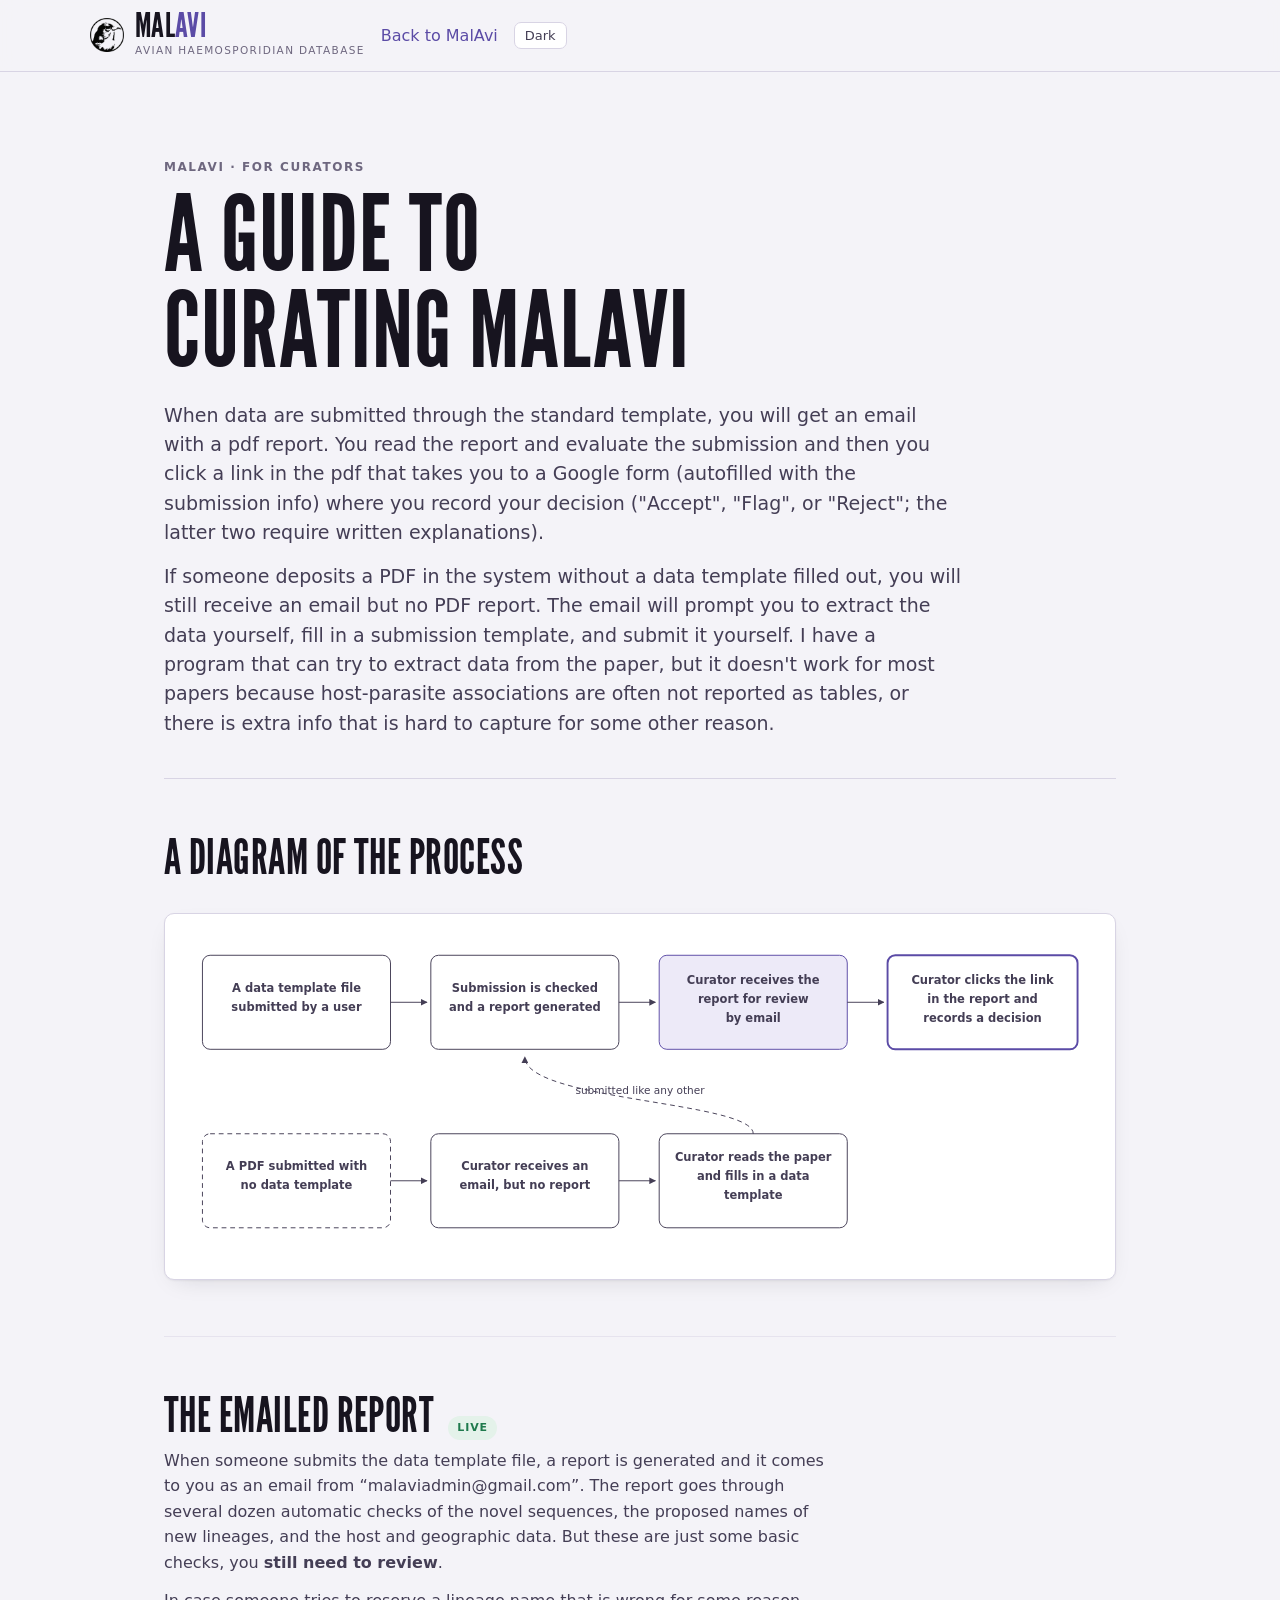
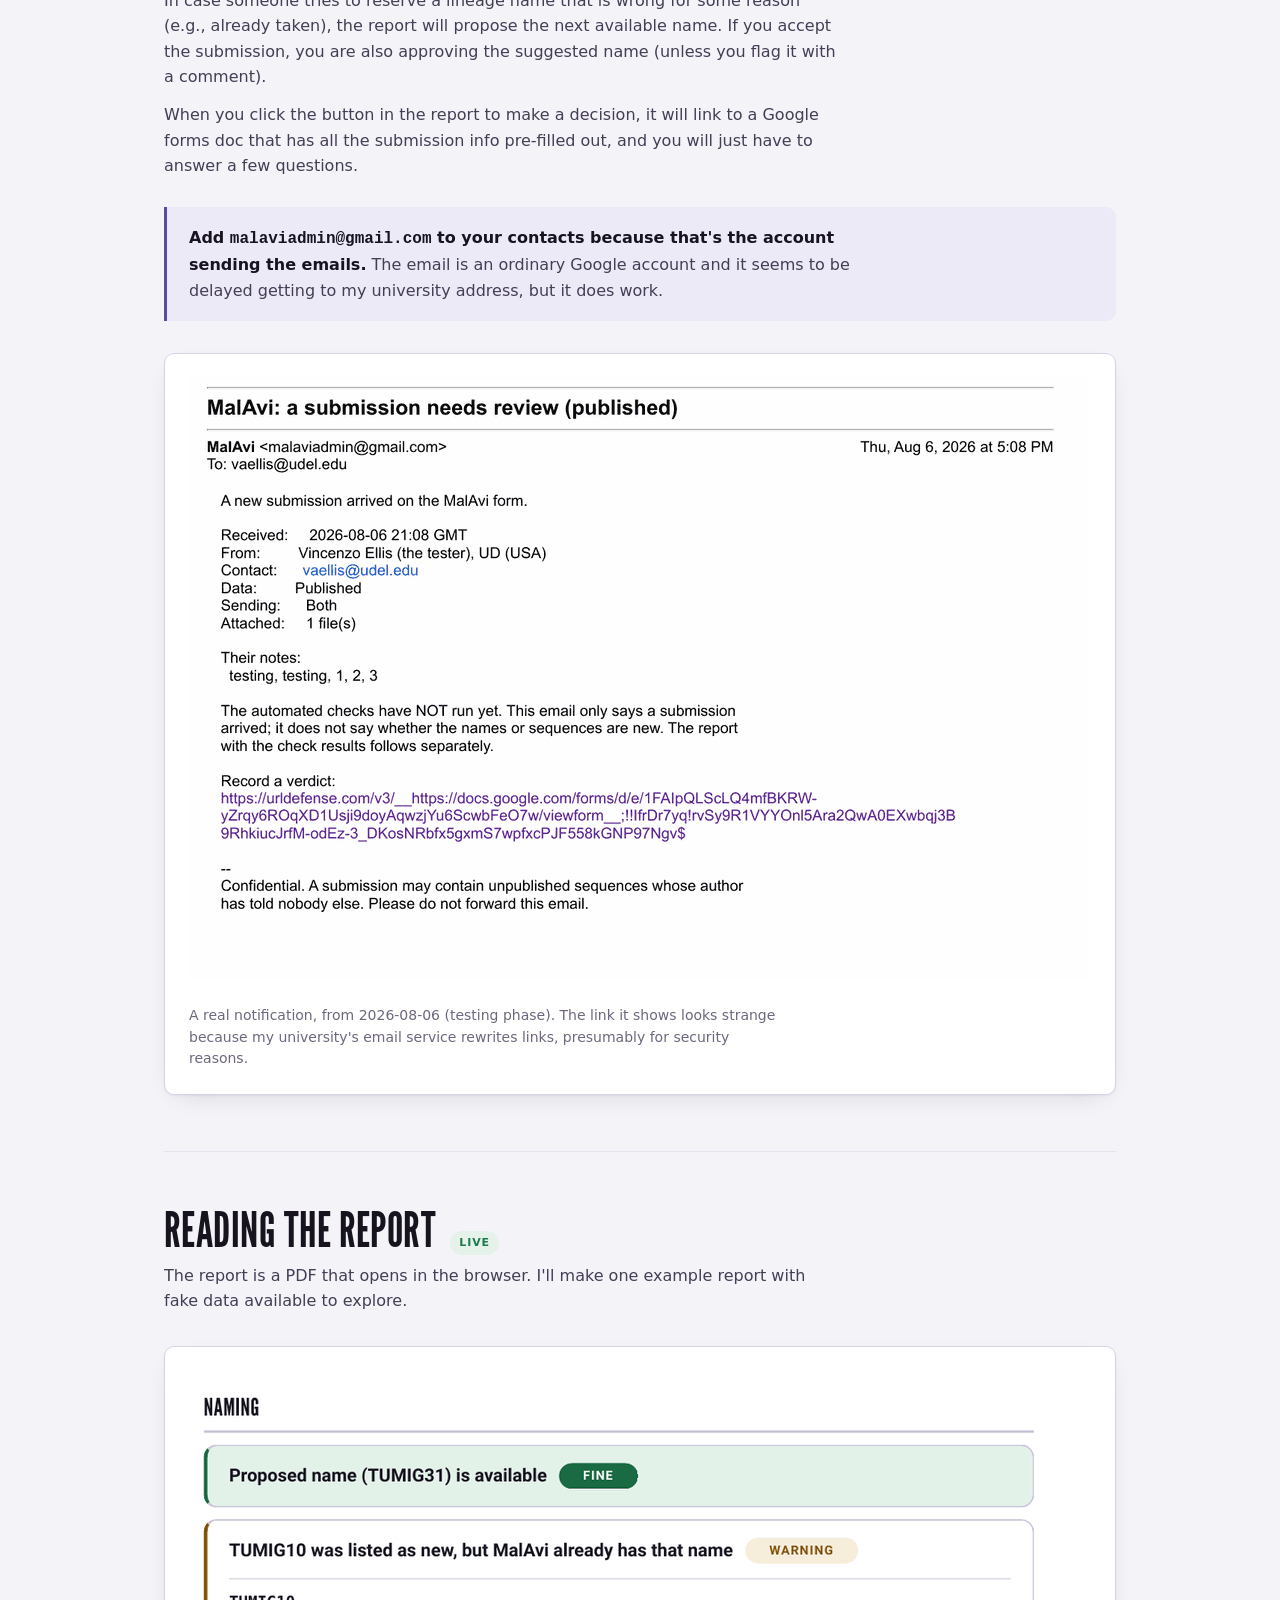
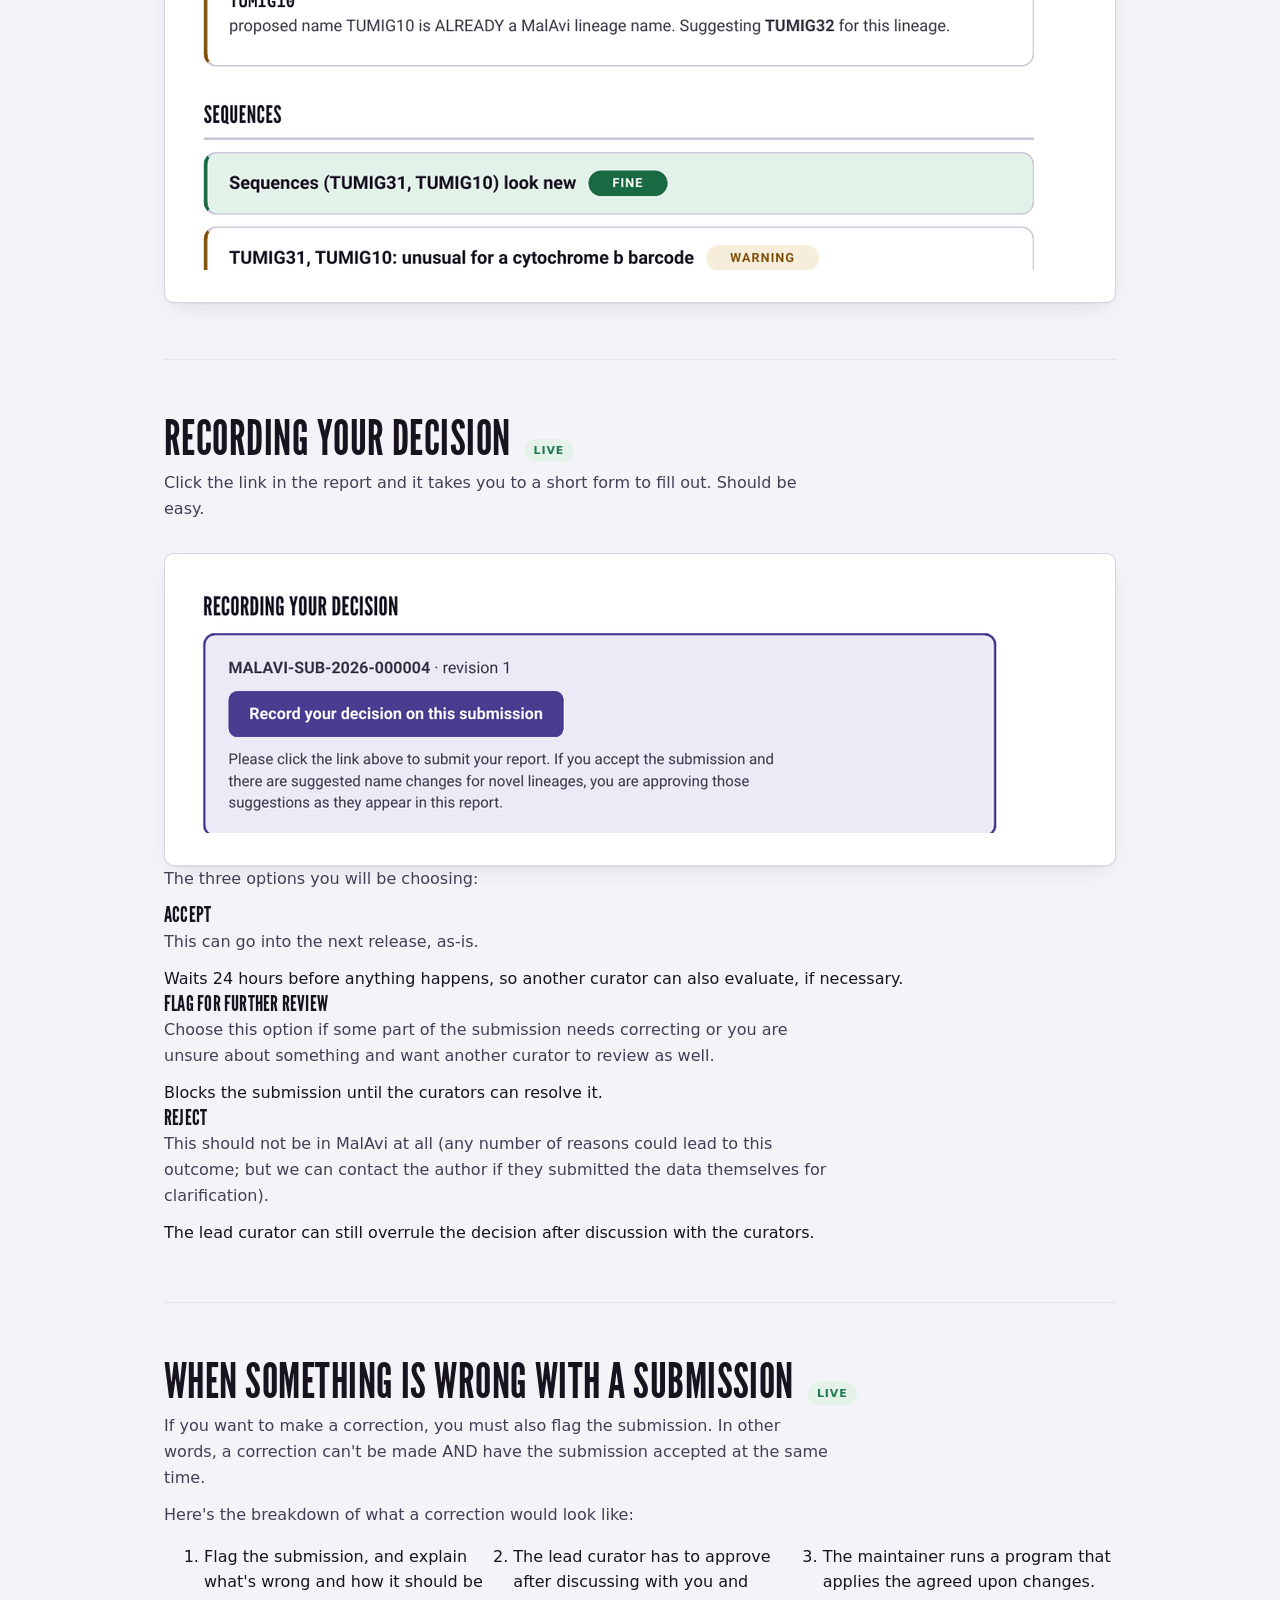
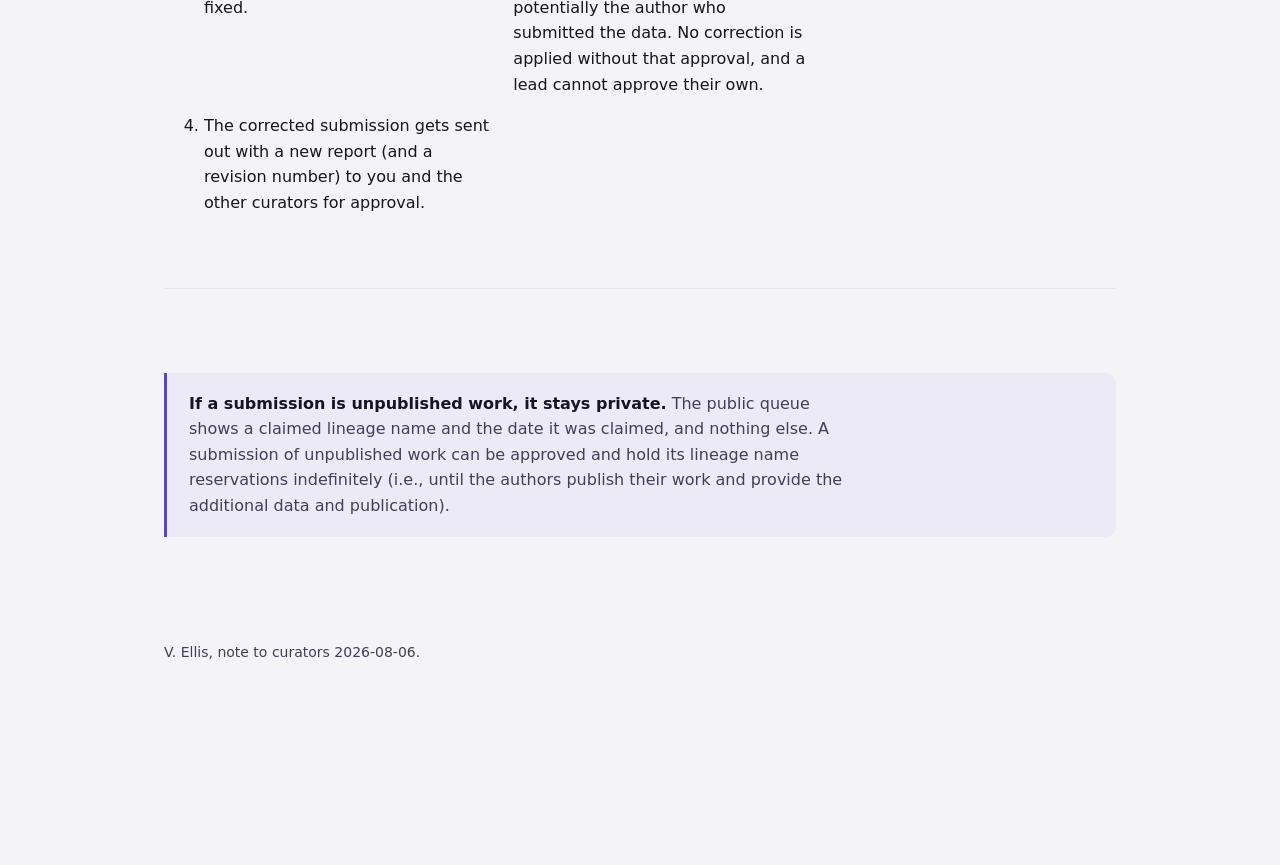
==== curating.html @ 25eaf644 "Update site" ====
<!DOCTYPE html>
<html lang="en">
<head>
<meta charset="utf-8">
<meta name="viewport" content="width=device-width, initial-scale=1">
<title>A guide to curating MalAvi</title>
<meta name="description" content="What a MalAvi curator is asked to do, and how to do it.">
<link rel="icon" href="assets/img/favicon.ico">
<link rel="stylesheet" href="assets/css/malavi.css">
<style>
/* ==== GUIDE ==== shared by both outputs.
   Every rule is scoped under .guide, because the site stylesheet already owns
   .card, .eyebrow and .pill with different values and an unscoped rule here
   would quietly fight it. */
.guide{max-width:1000px; margin:0 auto; padding:0 24px 96px; --measure:66ch}
.guide *{box-sizing:border-box}
.guide h1,.guide h2,.guide h3{
  font-family:"League Gothic",Impact,"Haettenschweiler",sans-serif;
  font-weight:400; text-transform:uppercase; letter-spacing:.01em;
  text-wrap:balance; margin:0}
.guide h1{font-size:clamp(52px,9vw,104px); line-height:.92}
.guide h2{font-size:clamp(30px,4.4vw,46px); line-height:1}
.guide h3{font-size:22px; line-height:1.15}
.guide p{max-width:var(--measure)}
.guide a{color:var(--accent)}
.guide .eyebrow{font-size:12px; letter-spacing:.13em; text-transform:uppercase;
  color:var(--ink-3); font-weight:600; margin:0 0 10px}
.guide header.hero{padding:56px 0 40px; border-bottom:1px solid var(--rule)}
.guide header.hero .lede{margin-top:22px; display:flex; flex-direction:column; gap:14px}
.guide header.hero .lede p{font-size:19px; line-height:1.55; color:var(--ink-2); margin:0}
.guide section{padding:56px 0; border-bottom:1px solid var(--rule-soft)}
.guide section:last-of-type{border-bottom:0}
.guide .sec-head{display:flex; align-items:baseline; gap:14px; flex-wrap:wrap;
  margin-bottom:8px}
.guide figure{margin:32px 0 0; background:var(--surface); border:1px solid var(--rule);
  border-radius:var(--radius); padding:24px; box-shadow:var(--shadow); overflow-x:auto}
.guide figure svg{display:block; max-width:100%; height:auto; margin:0 auto;
  color:var(--ink-2)}
.guide figcaption{margin-top:18px; font-size:14px; line-height:1.55; color:var(--ink-3);
  max-width:var(--measure)}
.guide .grid{display:grid; gap:16px; margin-top:28px}
@media(min-width:720px){ .guide .grid.four{grid-template-columns:repeat(2,1fr)} }
@media(min-width:960px){ .guide .grid.four{grid-template-columns:repeat(4,1fr)} }
.guide .card{background:var(--surface); border:1px solid var(--rule);
  border-radius:var(--radius); padding:20px 22px}
.guide .card h3{margin-bottom:8px}
.guide .card p{font-size:15px; color:var(--ink-2); margin:0}
.guide .card .needs{margin-top:14px; padding-top:12px; border-top:1px solid var(--rule-soft);
  font-size:13px; color:var(--ink-3)}
.guide .pill{display:inline-flex; align-items:center; gap:6px; font-size:11px;
  font-weight:700; letter-spacing:.08em; text-transform:uppercase; padding:3px 9px;
  border-radius:999px; white-space:nowrap}
.guide .pill.live{background:var(--ok-wash); color:var(--ok)}
.guide .pill.soon{background:var(--warn-wash); color:var(--warn)}
.guide .note{margin-top:28px; border-left:3px solid var(--accent);
  background:var(--accent-wash); padding:18px 22px;
  border-radius:0 var(--radius) var(--radius) 0}
.guide .note p{margin:0; color:var(--ink-2)}
.guide .note strong{color:var(--ink)}
.guide footer{padding:48px 0 0; color:var(--ink-3); font-size:14px}

/* The site page keeps the guide off the masthead's toes. */
.guide{padding-top:8px}
.guide header.hero{padding-top:40px}
</style>
</head>
<body>
<header class="masthead">
  <div class="masthead-inner">
    <a href="index.html" style="text-decoration:none; color:inherit">
      <div class="brand" id="brandHome">
      <img src="[data-uri]" alt="">
      <div>
        <div class="wordmark display">Mal<span class="lo">Avi</span></div>
        <div class="brand-sub">Avian haemosporidian database</div>
      </div></div>
    </a>
    <nav class="primary">
      <a href="index.html" style="text-decoration:none">Back to MalAvi</a>
    </nav>
    <button class="theme-toggle" id="themeBtn" type="button">Dark</button>
  </div>
</header>

<main>

<div class="guide">

<header class="hero">
  <p class="eyebrow">MalAvi &middot; for curators</p>
  <h1>A guide to<br>curating MalAvi</h1>
  <div class="lede">
    <p>When data are submitted through the standard template, you will get an email with a pdf report. You read the report and evaluate the submission and then you click a link in the pdf that takes you to a Google form (autofilled with the submission info) where you record your decision ("Accept", "Flag", or "Reject"; the latter two require written explanations).</p>
    <p>If someone deposits a PDF in the system without a data template filled out, you will still receive an email but no PDF report. The email will prompt you to extract the data yourself, fill in a submission template, and submit it yourself. I have a program that can try to extract data from the paper, but it doesn't work for most papers because host-parasite associations are often not reported as tables, or there is extra info that is hard to capture for some other reason.</p>
  </div>
</header>

<section>
  <div class="sec-head"><h2>A diagram of the process</h2></div>

  <figure>
    <svg viewBox="0 0 940 330" role="img"
         aria-label="Two ways in. A data template is checked and a report generated, which the curator receives by email and acts on. A PDF with no template also emails the curator, who extracts the data and submits it as a new template.">
      <defs>
        <marker id="c1" viewBox="0 0 10 10" refX="9" refY="5" markerWidth="7"
                markerHeight="7" orient="auto-start-reverse">
          <path d="M0,0 L10,5 L0,10 z" fill="currentColor"/>
        </marker>
      </defs>
      <g font-size="12" fill="currentColor" stroke="none">

        <rect x="14" y="18" width="196" height="98" rx="8" fill="none" stroke="currentColor"/>
        <text x="112" y="56" text-anchor="middle" font-weight="700">A data template file</text>
        <text x="112" y="76" text-anchor="middle" font-weight="700">submitted by a user</text>

        <line x1="210" y1="67" x2="248" y2="67" stroke="currentColor" marker-end="url(#c1)"/>

        <rect x="252" y="18" width="196" height="98" rx="8" fill="none" stroke="currentColor"/>
        <text x="350" y="56" text-anchor="middle" font-weight="700">Submission is checked</text>
        <text x="350" y="76" text-anchor="middle" font-weight="700">and a report generated</text>

        <line x1="448" y1="67" x2="486" y2="67" stroke="currentColor" marker-end="url(#c1)"/>

        <rect x="490" y="18" width="196" height="98" rx="8"
              fill="var(--accent-wash)" stroke="var(--accent)"/>
        <text x="588" y="48" text-anchor="middle" font-weight="700">Curator receives the</text>
        <text x="588" y="68" text-anchor="middle" font-weight="700">report for review</text>
        <text x="588" y="88" text-anchor="middle" font-weight="700">by email</text>

        <line x1="686" y1="67" x2="724" y2="67" stroke="currentColor" marker-end="url(#c1)"/>

        <rect x="728" y="18" width="198" height="98" rx="8"
              fill="none" stroke="var(--accent)" stroke-width="2"/>
        <text x="827" y="48" text-anchor="middle" font-weight="700">Curator clicks the link</text>
        <text x="827" y="68" text-anchor="middle" font-weight="700">in the report and</text>
        <text x="827" y="88" text-anchor="middle" font-weight="700">records a decision</text>

        <!-- The second way in: a paper with no template. -->
        <rect x="14" y="204" width="196" height="98" rx="8" fill="none"
              stroke="currentColor" stroke-dasharray="5 4"/>
        <text x="112" y="242" text-anchor="middle" font-weight="700">A PDF submitted with</text>
        <text x="112" y="262" text-anchor="middle" font-weight="700">no data template</text>

        <line x1="210" y1="253" x2="248" y2="253" stroke="currentColor" marker-end="url(#c1)"/>

        <rect x="252" y="204" width="196" height="98" rx="8" fill="none" stroke="currentColor"/>
        <text x="350" y="242" text-anchor="middle" font-weight="700">Curator receives an</text>
        <text x="350" y="262" text-anchor="middle" font-weight="700">email, but no report</text>

        <line x1="448" y1="253" x2="486" y2="253" stroke="currentColor" marker-end="url(#c1)"/>

        <rect x="490" y="204" width="196" height="98" rx="8" fill="none" stroke="currentColor"/>
        <text x="588" y="232" text-anchor="middle" font-weight="700">Curator reads the paper</text>
        <text x="588" y="252" text-anchor="middle" font-weight="700">and fills in a data</text>
        <text x="588" y="272" text-anchor="middle" font-weight="700">template</text>

        <!-- and it rejoins the top row as an ordinary submission -->
        <path d="M588,204 C588,170 350,170 350,124" fill="none" stroke="currentColor"
              stroke-dasharray="5 4" marker-end="url(#c1)"/>
        <text x="470" y="163" text-anchor="middle" font-size="11">submitted like any other</text>
      </g>
    </svg>

  </figure>
</section>

<section>
  <div class="sec-head"><h2>The emailed report</h2>
    <span class="pill live">Live</span></div>
  <p>
    When someone submits the data template file, a report is generated and it comes to you
    as an email from &ldquo;malaviadmin@gmail.com&rdquo;. The report goes through several
    dozen automatic checks of the novel sequences, the proposed names of new lineages, and
    the host and geographic data. But these are just some basic checks, you
    <strong>still need to review</strong>.
  </p>
  <p>
    In case someone tries to reserve a lineage name that is wrong for some reason (e.g.,
    already taken), the report will propose the next available name. If you accept the
    submission, you are also approving the suggested name (unless you flag it with a
    comment).
  </p>
  <p>
    When you click the button in the report to make a decision, it will link to a Google
    forms doc that has all the submission info pre-filled out, and you will just have to
    answer a few questions.
  </p>

  <div class="note">
    <p><strong>Add <code>malaviadmin@gmail.com</code> to your contacts because that's the account sending the emails.</strong> The email is an ordinary Google account and it seems to be delayed getting to my university address, but it does work.</p>
  </div>

  <figure class="screenshot">
    <img src="[data-uri]" alt="The MalAvi notification
      email: who submitted, their institution and country, whether the data is published,
      what they are sending, how many files, their notes, a statement that the automated
      checks have not run yet, and a link to record a verdict.">
    <figcaption>
      A real notification, from 2026-08-06 (testing phase). The link it shows looks strange because my university's email service rewrites links, presumably for security reasons.
    </figcaption>
  </figure>
</section>

<section>
  <div class="sec-head"><h2>Reading the report</h2>
    <span class="pill live">Live</span></div>
  <p>
    The report is a PDF that opens in the browser. I'll make one example report with fake data available to explore.
  </p>

  <figure class="screenshot">
    <img src="[data-uri]" alt="Four checks from a real report.
      Two are marked blocking: a proposed name that MalAvi already has, and a sequence
      identical to an existing lineage. One is a warning about sequence quality. One is
      information about host and geography.">
  </figure>
</section>

<section>
  <div class="sec-head"><h2>Recording your decision</h2>
    <span class="pill live">Live</span></div>
  <p>
    Click the link in the report and it takes you to a short form to fill out. Should be easy.
  </p>

  
  <figure class="screenshot">
    <img src="[data-uri]" alt="The verdict block at the top
      of a report: the submission identifier and revision number, and a button reading
      Record your verdict on this submission.">
  </figure>

  <p>The three options you will be choosing:</p>

  <div class="verdict-row">
    <div class="vcard ok">
      <h3>Accept</h3>
      <p>This can go into the next release, as-is.</p>
      <div class="after">Waits 24 hours before anything happens, so another curator can also evaluate, if necessary.</div>
    </div>
    <div class="vcard warn">
      <h3>Flag for further review</h3>
      <p>Choose this option if some part of the submission needs correcting or you
        are unsure about something and want another curator to review as well.</p>
      <div class="after">Blocks the submission until the curators can resolve it.</div>
    </div>
    <div class="vcard stop">
      <h3>Reject</h3>
      <p>This should not be in MalAvi at all (any number of reasons could lead to this outcome; but we can contact the author if they submitted the data themselves for clarification).</p>
      <div class="after">The lead curator can still overrule the decision after discussion with the curators.</div>
    </div>
  </div>

</section>

<section>
  <div class="sec-head"><h2>When something is wrong with a submission</h2>
    <span class="pill live">Live</span></div>
  <p>
    If you want to make a correction, you must also flag the submission. In other words, a
    correction can't be made AND have the submission accepted at the same time.
  </p>

  <p>Here's the breakdown of what a correction would look like:</p>

  <ol class="steps">
    <li>Flag the submission, and explain what's wrong and how it should be fixed.</li>
    <li>The lead curator has to approve after discussing with you and potentially the
      author who submitted the data. No correction is applied without that approval, and a
      lead cannot approve their own.</li>
    <li>The maintainer runs a program that applies the agreed upon changes.</li>
    <li>The corrected submission gets sent out with a new report (and a revision number) to
      you and the other curators for approval.</li>
  </ol>

</section>

<section>
  <div class="note">
    <p><strong>If a submission is unpublished work, it stays private.</strong> The public
    queue shows a claimed lineage name and the date it was claimed, and nothing else. A submission of unpublished work can be
    approved and hold its lineage name reservations indefinitely (i.e., until the authors
    publish their work and provide the additional data and publication).</p>
  </div>
</section>

<footer>
  <p>V. Ellis, note to curators 2026-08-06.</p>
</footer>

</div>

</main>

<script>
/* The site's malavi.js drives the single-page app and expects elements this page does not
   have, so it is not loaded here. This is only the theme toggle, matching its behaviour so
   a reader's choice looks the same on both pages. */
(function () {
  var root = document.documentElement, btn = document.getElementById("themeBtn");
  function dark() {
    var set = root.getAttribute("data-theme");
    if (set) return set === "dark";
    return window.matchMedia("(prefers-color-scheme: dark)").matches;
  }
  btn.addEventListener("click", function () {
    root.setAttribute("data-theme", dark() ? "light" : "dark");
    btn.textContent = dark() ? "Light" : "Dark";
  });
  btn.textContent = dark() ? "Light" : "Dark";
})();
</script>
</body>
</html>
---- assets/css/malavi.css ----
/* =============================================================================
 * malavi.css: the MalAvi site's styles.
 *
 * Split out of the original single-file design preview. Colors are defined once
 * as custom properties on :root and consumed only through those tokens, so the
 * light/dark toggle can override in both directions. The three parasite-genus
 * colors are Okabe-Ito (colorblind-safe) with a five-step sequential ramp each
 * for the choropleths.
 * ============================================================================= */

/* League Gothic, recovered from the original MalAvi site's own web directory.
   The typeface MalAvi wore for fifteen years. SIL OFL, so embedded rather than fetched. */
@font-face {
  font-family: "League Gothic";
  src: url(../fonts/league-gothic.woff) format("woff");
  font-weight: 400; font-style: normal; font-display: block;
}

/* ---------------------------------------------------------------------------
   Tokens. Neutrals carry a violet bias so they read as chosen. The three
   parasite-genus colors are the Okabe-Ito colorblind-safe vermillion / blue /
   bluish-green, re-stepped per theme; each also has a five-step sequential ramp
   for the choropleths. Components style through these tokens only, never inside
   a media query, so the viewer's toggle can override in both directions.
   --------------------------------------------------------------------------- */
:root {
  --paper:#F4F3F8; --surface:#FFFFFF; --surface-2:#ECEAF3; --surface-3:#E2DFEC;
  --ink:#17141F; --ink-2:#443E55; --ink-3:#6E677F;
  --rule:#D8D4E4; --rule-soft:#E6E3EE;
  --accent:#5B4BA6; --accent-ink:#FFFFFF; --accent-wash:#EDEAF8;

  --g-p:#D55E00; --g-h:#0072B2; --g-l:#009E73;
  --p1:#FBE7D6; --p2:#F3C49E; --p3:#EA9C63; --p4:#E17A2E; --p5:#D55E00;
  --h1:#D9E9F5; --h2:#A9CDE9; --h3:#6FAAD8; --h4:#3389C4; --h5:#0072B2;
  --l1:#D6EFE7; --l2:#A3DCC9; --l3:#66C4A6; --l4:#2FAE87; --l5:#009E73;
  --map-none:#E4E1EC;

  --ok:#1F7A4D; --warn:#9A6410; --stop:#A63A3A;
  --ok-wash:#E4F2EA; --warn-wash:#F7EEDC; --stop-wash:#F7E7E7;
  --shadow:0 1px 2px rgba(23,20,31,.05), 0 8px 24px -12px rgba(23,20,31,.18);
  --radius:10px; --measure:68ch;
}
@media (prefers-color-scheme: dark) {
  :root {
    --paper:#17141F; --surface:#201C2B; --surface-2:#2A2537; --surface-3:#332C42;
    --ink:#ECEAF4; --ink-2:#B4AECA; --ink-3:#8B8499;
    --rule:#362F47; --rule-soft:#2B2539;
    --accent:#A99CF0; --accent-ink:#17141F; --accent-wash:#292244;
    --g-p:#DB6A16; --g-h:#3B82D0; --g-l:#17A06F;
    --p1:#3A2312; --p2:#6B3D14; --p3:#9C5514; --p4:#C06416; --p5:#DB6A16;
    --h1:#16263B; --h2:#1E3F63; --h3:#26598C; --h4:#2F6EB0; --h5:#3B82D0;
    --l1:#102E24; --l2:#14503C; --l3:#177255; --l4:#178D65; --l5:#17A06F;
    --map-none:#2A2537;
    --ok:#5FC08C; --warn:#DCA84A; --stop:#E38080;
    --ok-wash:#1C3129; --warn-wash:#332A18; --stop-wash:#35211F;
    --shadow:0 1px 2px rgba(0,0,0,.4), 0 8px 24px -12px rgba(0,0,0,.7);
  }
}
:root[data-theme="light"] {
  --paper:#F4F3F8; --surface:#FFFFFF; --surface-2:#ECEAF3; --surface-3:#E2DFEC;
  --ink:#17141F; --ink-2:#443E55; --ink-3:#6E677F;
  --rule:#D8D4E4; --rule-soft:#E6E3EE;
  --accent:#5B4BA6; --accent-ink:#FFFFFF; --accent-wash:#EDEAF8;
  --g-p:#D55E00; --g-h:#0072B2; --g-l:#009E73;
  --p1:#FBE7D6; --p2:#F3C49E; --p3:#EA9C63; --p4:#E17A2E; --p5:#D55E00;
  --h1:#D9E9F5; --h2:#A9CDE9; --h3:#6FAAD8; --h4:#3389C4; --h5:#0072B2;
  --l1:#D6EFE7; --l2:#A3DCC9; --l3:#66C4A6; --l4:#2FAE87; --l5:#009E73;
  --map-none:#E4E1EC;
  --ok:#1F7A4D; --warn:#9A6410; --stop:#A63A3A;
  --ok-wash:#E4F2EA; --warn-wash:#F7EEDC; --stop-wash:#F7E7E7;
  --shadow:0 1px 2px rgba(23,20,31,.05), 0 8px 24px -12px rgba(23,20,31,.18);
}
:root[data-theme="dark"] {
  --paper:#17141F; --surface:#201C2B; --surface-2:#2A2537; --surface-3:#332C42;
  --ink:#ECEAF4; --ink-2:#B4AECA; --ink-3:#8B8499;
  --rule:#362F47; --rule-soft:#2B2539;
  --accent:#A99CF0; --accent-ink:#17141F; --accent-wash:#292244;
  --g-p:#DB6A16; --g-h:#3B82D0; --g-l:#17A06F;
  --p1:#3A2312; --p2:#6B3D14; --p3:#9C5514; --p4:#C06416; --p5:#DB6A16;
  --h1:#16263B; --h2:#1E3F63; --h3:#26598C; --h4:#2F6EB0; --h5:#3B82D0;
  --l1:#102E24; --l2:#14503C; --l3:#177255; --l4:#178D65; --l5:#17A06F;
  --map-none:#2A2537;
  --ok:#5FC08C; --warn:#DCA84A; --stop:#E38080;
  --ok-wash:#1C3129; --warn-wash:#332A18; --stop-wash:#35211F;
  --shadow:0 1px 2px rgba(0,0,0,.4), 0 8px 24px -12px rgba(0,0,0,.7);
}

* { box-sizing: border-box; }
body {
  margin:0; background:var(--paper); color:var(--ink);
  font-family: ui-sans-serif, system-ui, -apple-system, "Segoe UI", Roboto, "Helvetica Neue", Arial, sans-serif;
  font-size:16px; line-height:1.6; -webkit-font-smoothing:antialiased;
}
.display { font-family:"League Gothic", ui-sans-serif, sans-serif; font-weight:400;
  letter-spacing:.01em; text-transform:uppercase; line-height:.92; text-wrap:balance; }
.mono { font-family: ui-monospace, SFMono-Regular, Menlo, Consolas, monospace;
  font-variant-numeric: tabular-nums; }
.sci { font-style: italic; }
a { color: var(--accent); text-underline-offset:3px; }
a:focus-visible, button:focus-visible, input:focus-visible, select:focus-visible, textarea:focus-visible {
  outline:2px solid var(--accent); outline-offset:2px;
}

.preview-flag {
  background:var(--accent-wash); color:var(--ink-2); border-bottom:1px solid var(--rule);
  font-size:12.5px; padding:7px 20px; text-align:center; letter-spacing:.02em;
}
.preview-flag strong { color:var(--ink); }

/* ---- Masthead ---- */
.masthead { position:sticky; top:0; z-index:30;
  background:color-mix(in srgb, var(--paper) 88%, transparent);
  backdrop-filter:blur(10px); border-bottom:1px solid var(--rule); }
.masthead-inner { max-width:1140px; margin:0 auto; padding:12px 20px;
  display:flex; align-items:center; gap:16px; flex-wrap:wrap; }
.brand { display:flex; align-items:center; gap:11px; margin-right:auto; cursor:pointer; }
.brand img { width:34px; height:34px; display:block; }
@media (prefers-color-scheme: dark) { .brand img { filter: invert(1) brightness(.92); } }
:root[data-theme="dark"] .brand img { filter: invert(1) brightness(.92); }
:root[data-theme="light"] .brand img { filter:none; }
.wordmark { font-size:34px; line-height:.8; }
.wordmark .lo { color:var(--accent); }
.brand-sub { font-size:10.5px; letter-spacing:.13em; text-transform:uppercase;
  color:var(--ink-3); margin-top:3px; }
nav.primary { display:flex; gap:2px; flex-wrap:wrap; }
nav.primary button { font:inherit; font-size:14px; background:none; border:0; cursor:pointer;
  color:var(--ink-2); padding:7px 11px; border-radius:7px; }
nav.primary button:hover { background:var(--surface-2); color:var(--ink); }
nav.primary button[aria-current="page"] { background:var(--accent); color:var(--accent-ink); }
.theme-toggle { font:inherit; font-size:13px; cursor:pointer; background:var(--surface);
  color:var(--ink-2); border:1px solid var(--rule); border-radius:7px; padding:6px 10px; line-height:1; }

main { max-width:1140px; margin:0 auto; padding:38px 20px 96px; }
.view { display:none; }
.view.active { display:block; animation:rise .28s ease both; }
@keyframes rise { from { opacity:0; transform:translateY(6px); } to { opacity:1; transform:none; } }
@media (prefers-reduced-motion: reduce) { .view.active { animation:none; } * { transition:none !important; } }

.stack { display:flex; flex-direction:column; gap:38px; }
h1.page { font-size:clamp(38px,6vw,58px); margin:0 0 8px; }
h2.section-title { font-size:30px; margin:0 0 6px; }
h3 { font-size:17px; margin:0 0 8px; letter-spacing:-.01em; }
p { margin:0 0 12px; max-width:var(--measure); color:var(--ink-2); }
p.lead { font-size:17.5px; }
.eyebrow { font-size:11px; letter-spacing:.15em; text-transform:uppercase; color:var(--ink-3); margin:0 0 10px; }
.card { background:var(--surface); border:1px solid var(--rule); border-radius:var(--radius);
  padding:22px; box-shadow:var(--shadow); }
.card > :first-child { margin-top:0; }
.card > :last-child { margin-bottom:0; }
/* Known issues (About). Each entry is a short title followed by a full sentence
   that can run to a list of lineage names, so the entries need separating from
   one another and the title needs to read as a label rather than as the start of
   the sentence. Bulletless: these are independent notes, not a sequence. */
.issues { list-style:none; padding:0; margin:16px 0 0;
  display:flex; flex-direction:column; gap:14px; }
.issues li { border-left:2px solid var(--rule); padding-left:14px;
  color:var(--ink-2); font-size:14.5px; line-height:1.55; max-width:74ch; }
.issues li b { display:block; color:var(--ink); font-weight:600; margin-bottom:3px; }
.chip { display:inline-flex; align-items:center; gap:7px; font-size:12.5px; padding:4px 11px;
  border-radius:999px; border:1px solid var(--rule); background:var(--surface); color:var(--ink-2); }
.dot { width:7px; height:7px; border-radius:50%; background:var(--ok); }
/* The release badge is the one thing a returning user checks first, so it is
   sized to be read at a glance rather than tucked away as fine print. */
.chip.release { font-size:16px; padding:9px 18px; gap:10px; color:var(--ink);
  box-shadow:var(--shadow); }
.chip.release .dot { width:9px; height:9px; }
.chip.release b { font-weight:600; font-variant-numeric:tabular-nums; }
.chip.release .lbl { color:var(--ink-3); font-size:13px; letter-spacing:.09em;
  text-transform:uppercase; }
.btn { font:inherit; font-size:14px; cursor:pointer; border-radius:8px; padding:9px 17px;
  border:1px solid transparent; background:var(--accent); color:var(--accent-ink); text-decoration:none;
  display:inline-flex; align-items:center; gap:8px; }
.btn.ghost { background:var(--surface); color:var(--ink-2); border-color:var(--rule); }
.btn.big { font-size:15.5px; padding:12px 22px; }
.btn:hover { filter:brightness(1.06); }
.btn-row { display:flex; gap:10px; flex-wrap:wrap; align-items:center; }

/* ---- Stats ---- */
.stats { display:grid; grid-template-columns:repeat(auto-fit,minmax(128px,1fr)); gap:1px;
  background:var(--rule-soft); border:1px solid var(--rule); border-radius:var(--radius); overflow:hidden; }
.stat { background:var(--surface); padding:16px 18px; }
.stat .n { font-size:30px; line-height:1; }
.stat .k { font-size:10.5px; letter-spacing:.11em; text-transform:uppercase; color:var(--ink-3); margin-top:7px; }

/* ---- Donuts ---- */
.donuts { display:grid; grid-template-columns:repeat(auto-fit,minmax(190px,1fr)); gap:16px; }
.donut { background:var(--surface); border:1px solid var(--rule); border-radius:var(--radius);
  padding:18px; text-align:center; }
.donut svg { display:block; margin:0 auto 8px; }
.donut .val { font-size:27px; line-height:1; }
.donut .lab { font-size:14px; margin-top:2px; }
.donut .sub { font-size:12px; color:var(--ink-3); margin-top:4px; }

/* ---- Rank comparison bars ----
   One card per taxonomic rank, so the four groups are unmistakably separate, and
   every bar carries its own genus label -- the reader never has to travel to a
   legend to decode a color. */
.ranks { display:grid; grid-template-columns:repeat(auto-fit,minmax(230px,1fr)); gap:14px; }
.rank-card { background:var(--surface); border:1px solid var(--rule);
  border-radius:var(--radius); padding:16px 18px; }
.rank-card h4 { margin:0 0 14px; font-size:12px; letter-spacing:.1em;
  text-transform:uppercase; color:var(--ink-3); padding-bottom:9px;
  border-bottom:1px solid var(--rule-soft); }
.rank-bars { display:grid; gap:11px; }
.rbar .glab { font-size:12px; color:var(--ink-2); display:flex;
  justify-content:space-between; gap:10px; margin-bottom:4px; }
.rbar .glab .v { color:var(--ink); font-weight:600; font-variant-numeric:tabular-nums; }
.rbar .track { background:var(--surface-3); border-radius:3px; overflow:hidden; }
.rbar .fill { height:9px; border-radius:3px; display:block; }

/* ---- Maps ----
   The maps are the most interactive thing on the page, so this block breaks out
   of the text column and runs wider than the rest of the layout. */
.breakout { width:min(1460px, calc(100vw - 40px)); margin-left:50%; transform:translateX(-50%); }
.maps { display:grid; grid-template-columns:repeat(auto-fit,minmax(380px,1fr)); gap:18px; }
.map-panel { background:var(--surface); border:1px solid var(--rule); border-radius:var(--radius); padding:18px; }
.map-panel h4 { margin:0 0 2px; font-size:16px; }
.map-panel .cap { font-size:12.5px; color:var(--ink-3); margin:0 0 12px; }
.map-panel svg { width:100%; height:auto; display:block; }
.map-panel path { stroke:var(--surface); stroke-width:.4; vector-effect:non-scaling-stroke; }
.map-panel path:hover { stroke:var(--ink); stroke-width:1; }
.scale { display:flex; align-items:center; gap:5px; margin-top:11px; font-size:11px; color:var(--ink-3); flex-wrap:wrap; }
.scale i { width:26px; height:11px; border-radius:2px; display:inline-block; }
.map-tip { font-size:12.5px; color:var(--ink-2); min-height:1.5em; margin-top:8px; }

.legend { display:flex; gap:18px; flex-wrap:wrap; font-size:13px; color:var(--ink-2); }
.legend i { width:10px; height:10px; border-radius:2px; display:inline-block; margin-right:7px; }
.sw-p { background:var(--g-p); } .sw-h { background:var(--g-h); } .sw-l { background:var(--g-l); }
.genus-bar { display:flex; gap:2px; height:12px; margin:6px 0 12px; }
.genus-bar span { border-radius:2px; }

/* ---- Table index + tables ---- */
.tindex { display:grid; gap:1px; background:var(--rule-soft); border:1px solid var(--rule);
  border-radius:var(--radius); overflow:hidden; }
.tindex-row { background:var(--surface); padding:15px 18px; display:flex; gap:16px;
  align-items:flex-start; flex-wrap:wrap; }
.tindex-row:hover { background:var(--surface-2); }
.tindex-main { flex:1; min-width:260px; }
.tindex-main a { font-size:15.5px; font-weight:600; cursor:pointer; }
.tindex-main p { margin:3px 0 0; font-size:13.5px; color:var(--ink-3); max-width:62ch; }
.tindex-actions { display:flex; gap:7px; align-items:center; }
.mini { font:inherit; font-size:12px; cursor:pointer; background:var(--surface);
  color:var(--ink-2); border:1px solid var(--rule); border-radius:6px; padding:5px 10px; text-decoration:none; }
.mini:hover { background:var(--surface-3); color:var(--ink); }
.rowcount { font-size:12px; color:var(--ink-3); white-space:nowrap; }

.tbar { display:flex; gap:10px; align-items:center; flex-wrap:wrap; margin-bottom:12px; }
.tbar select, .tbar input { font:inherit; font-size:13.5px; padding:7px 10px;
  border:1px solid var(--rule); border-radius:7px; background:var(--surface); color:var(--ink); }
.pager { display:flex; gap:6px; align-items:center; margin-left:auto; }
.pager button { font:inherit; font-size:13px; cursor:pointer; background:var(--surface);
  color:var(--ink-2); border:1px solid var(--rule); border-radius:6px; padding:5px 11px; }
.pager button:disabled { opacity:.4; cursor:default; }
.pager .pos { font-size:12.5px; color:var(--ink-3); font-variant-numeric:tabular-nums; padding:0 4px; }

.table-wrap { overflow-x:auto; border:1px solid var(--rule); border-radius:var(--radius); background:var(--surface); }
table { border-collapse:collapse; width:100%; font-size:13.5px; }
thead th { background:var(--surface-2); text-align:left; font-size:10.5px; letter-spacing:.08em;
  text-transform:uppercase; color:var(--ink-3); font-weight:600; padding:9px 12px;
  white-space:nowrap; border-bottom:1px solid var(--rule); }
thead tr.colfilters th { padding:6px 8px; background:var(--surface); }
thead tr.colfilters input { width:100%; min-width:78px; font:inherit; font-size:12px;
  padding:5px 7px; border:1px solid var(--rule); border-radius:5px;
  background:var(--paper); color:var(--ink); }
tbody td { padding:8px 12px; border-bottom:1px solid var(--rule-soft); color:var(--ink-2); white-space:nowrap; }
tbody tr:last-child td { border-bottom:0; }
tbody tr:hover td { background:var(--surface-2); }
td.key { font-family: ui-monospace, Menlo, Consolas, monospace; color:var(--ink); font-weight:600; }
td.num { text-align:right; font-variant-numeric:tabular-nums; }
td.wrap { white-space:normal; min-width:280px; }
/* A cytochrome b sequence is ~479 characters. Left on one line it would make the
   Grand Lineage Summary scroll sideways for a screen and a half, so it wraps
   inside a capped column and breaks between bases rather than at spaces (there
   are none). Monospace so the bases line up down the rows. */
td.seq { font-family: ui-monospace, Menlo, Consolas, monospace; font-size:11px;
  line-height:1.5; white-space:normal; overflow-wrap:anywhere; word-break:break-all;
  min-width:300px; max-width:380px; color:var(--ink-3); }
.genus-pill { display:inline-flex; align-items:center; gap:6px; }
.genus-pill i { width:8px; height:8px; border-radius:2px; flex:none; }
.empty { padding:28px; text-align:center; color:var(--ink-3); }

/* ---- Checker ---- */
.lookup-box { display:grid; gap:10px; }
.lookup-box textarea { width:100%; min-height:130px; resize:vertical;
  font-family: ui-monospace, SFMono-Regular, Menlo, Consolas, monospace;
  font-size:12.5px; line-height:1.7; padding:13px 14px; border-radius:var(--radius);
  border:1px solid var(--rule); background:var(--surface); color:var(--ink); }
.result { display:none; margin-top:14px; }
.result.show { display:block; }
.verdict { display:flex; gap:11px; align-items:flex-start; padding:14px 16px;
  border-radius:var(--radius); border:1px solid; margin-bottom:10px; }
.verdict .mark { font-size:17px; line-height:1.4; }
.verdict h4 { margin:0 0 3px; font-size:15px; }
.verdict p { margin:0; font-size:13.5px; max-width:none; }
.v-ok { background:var(--ok-wash); border-color:color-mix(in srgb,var(--ok) 40%,transparent); color:var(--ink); }
.v-warn { background:var(--warn-wash); border-color:color-mix(in srgb,var(--warn) 40%,transparent); color:var(--ink); }
.v-stop { background:var(--stop-wash); border-color:color-mix(in srgb,var(--stop) 40%,transparent); color:var(--ink); }
.checklist { list-style:none; margin:0; padding:0; display:grid; gap:1px; background:var(--rule-soft);
  border:1px solid var(--rule); border-radius:var(--radius); overflow:hidden; }
.checklist li { display:flex; gap:10px; align-items:baseline; background:var(--surface);
  padding:9px 14px; font-size:13.5px; color:var(--ink-2); }
.checklist .tag { font-size:10.5px; letter-spacing:.08em; text-transform:uppercase;
  padding:2px 7px; border-radius:4px; flex:none; min-width:58px; text-align:center; }
.t-pass { background:var(--ok-wash); color:var(--ok); }
.t-warn { background:var(--warn-wash); color:var(--warn); }
.t-fail { background:var(--stop-wash); color:var(--stop); }

/* ---- Naming a new lineage ----
   Only appears under a "looks like a new lineage" result. The acronym tags reuse
   the checklist pills, so a proposed name reads as one more line of the same
   report rather than as a separate form. */
/* .naming is the panel the sequence checker grows under a "new lineage" result;
   .naming-out is the answer itself, which also stands alone in the "Check a
   name" card. Everything about the ANSWER is keyed on .naming-out so both places
   render identically. */
.naming { margin-top:12px; padding:14px 16px; border:1px solid var(--rule);
  border-radius:var(--radius); background:var(--surface-2); }
.naming .eyebrow { margin-bottom:8px; }
.naming input, .lookup-box input { font:inherit; font-size:14px; padding:9px 12px;
  flex:1 1 220px; border-radius:8px; border:1px solid var(--rule);
  background:var(--surface); color:var(--ink); }
.fine { font-size:12.5px; color:var(--ink-3); margin:10px 0 0; max-width:none; }
.naming-out .checklist { margin-top:10px; }
.naming-out .checklist .tag { font-family: ui-monospace, SFMono-Regular, Menlo, Consolas, monospace;
  letter-spacing:.04em; min-width:70px; }

/* ---- Submit ---- */
.steps { display:grid; grid-template-columns:repeat(auto-fit,minmax(260px,1fr)); gap:16px; }
.step { background:var(--surface); border:1px solid var(--rule); border-radius:var(--radius); padding:20px; }
.step .num { font-size:34px; color:var(--accent); line-height:1; }
.step h3 { margin:10px 0 6px; font-size:18px; }
.step p { font-size:14px; margin:0; }
.pull { border-left:3px solid var(--accent); background:var(--accent-wash);
  padding:15px 19px; border-radius:0 var(--radius) var(--radius) 0; }
.pull p { margin:0; max-width:none; }
.pull strong { color:var(--ink); }
details.more { border:1px solid var(--rule); border-radius:var(--radius); background:var(--surface); }
details.more + details.more { margin-top:9px; }
details.more summary { cursor:pointer; padding:14px 18px; font-weight:600; font-size:14.5px; list-style:none; }
details.more summary::-webkit-details-marker { display:none; }
details.more summary::before { content:"+"; color:var(--accent); margin-right:10px; font-weight:400; }
details.more[open] summary::before { content:"–"; }
details.more .body { padding:0 18px 18px; }
details.more .body > :first-child { margin-top:0; }
details.more .body ul { padding-left:19px; font-size:14px; color:var(--ink-2); }
details.more .body li { margin-bottom:6px; }
details.more .body li::marker { color:var(--ink-3); }
dl.fields { display:grid; grid-template-columns:max-content 1fr; gap:9px 20px; margin:0; font-size:14px; }
dl.fields dt { font-weight:600; color:var(--ink); }
dl.fields dd { margin:0; color:var(--ink-2); }
@media (max-width:560px) { dl.fields { grid-template-columns:1fr; gap:2px; }
  dl.fields dd { margin-bottom:11px; } }

.files { display:grid; gap:1px; background:var(--rule-soft); border:1px solid var(--rule);
  border-radius:var(--radius); overflow:hidden; }
.files a { display:flex; gap:14px; align-items:center; flex-wrap:wrap; background:var(--surface);
  padding:13px 17px; text-decoration:none; color:inherit; }
.files a:hover { background:var(--surface-2); }
.files .nm { font-weight:600; font-size:14.5px; min-width:180px; }
.files .ds { font-size:13px; color:var(--ink-3); flex:1; }
.files .fm { font-size:10.5px; letter-spacing:.09em; text-transform:uppercase; color:var(--ink-3);
  border:1px solid var(--rule); border-radius:4px; padding:2px 7px; }

/* Tools that are planned but not released yet. Muted rather than hidden, so the
   toolkit shows what is coming without implying any of it is downloadable. The
   row is not a working link, so it must not present itself as one. */
.files a.wip { cursor:default; opacity:.72; }
.files a.wip:hover { background:var(--surface); }
.badge-wip { display:inline-block; margin-left:8px; font-size:10px; font-weight:600;
  letter-spacing:.08em; text-transform:uppercase; color:var(--warn);
  background:var(--warn-wash); border:1px solid var(--warn); border-radius:4px;
  padding:1px 6px; vertical-align:2px; }

/* ---- Editorial board (a journal-style masthead: citable recognition) ---- */
.board-group + .board-group { margin-top:22px; }
.board-group h3 { font-size:12px; letter-spacing:.11em; text-transform:uppercase;
  color:var(--ink-3); margin:0 0 10px; }
.people { display:grid; gap:1px; background:var(--rule-soft); border:1px solid var(--rule);
  border-radius:var(--radius); overflow:hidden; }
.person { background:var(--surface); padding:13px 17px; display:flex; gap:16px;
  align-items:baseline; flex-wrap:wrap; }
.person .nm { font-size:15px; color:var(--ink); font-weight:600; }
.person .role { font-size:13.5px; color:var(--ink-2); }
.person .aff { font-size:13px; color:var(--ink-3); }
.person .yrs { font-size:12.5px; color:var(--ink-3); margin-left:auto;
  font-variant-numeric:tabular-nums; white-space:nowrap; }
.person.vacant .nm { color:var(--ink-3); font-weight:400; font-style:italic; }

/* ---- Queue / contributors ---- */
.status-track, .board { display:grid; gap:1px; background:var(--rule-soft);
  border:1px solid var(--rule); border-radius:var(--radius); overflow:hidden; }
/* Both lists grow without bound as submissions and contributors accumulate, so
   cap their height and let them scroll internally rather than pushing the rest
   of the page down. max-height is in rem so it tracks the user's font size, and
   the value is a deliberate half-row (about 8.5 rows) so a clipped row is
   visible at the fold and the list reads as scrollable. overflow-y:auto adds no
   scrollbar until the content actually overflows, so short lists look normal. */
.status-track, .board { max-height:34rem; overflow-y:auto; }
.status-row { background:var(--surface); padding:13px 17px; display:flex; gap:14px; align-items:center; flex-wrap:wrap; }
.status-row .ref { font-size:14px; color:var(--ink); min-width:210px; }
.status-row .ref small { display:block; color:var(--ink-3); font-size:12px; }
.pill { font-size:11px; letter-spacing:.07em; text-transform:uppercase; padding:3px 10px; border-radius:999px; }
.p-queue { background:var(--surface-2); color:var(--ink-3); }
.p-check { background:var(--warn-wash); color:var(--warn); }
.p-live { background:var(--ok-wash); color:var(--ok); }
.status-row .when { font-size:12.5px; color:var(--ink-3); margin-left:auto; }
.board-row { display:grid; grid-template-columns:34px 1fr auto auto; gap:16px; align-items:center;
  background:var(--surface); padding:12px 17px; }
.board-row .rank { font-size:19px; color:var(--ink-3); text-align:right; }
.board-row .who { font-size:14.5px; color:var(--ink); }
.board-row .who small { display:block; color:var(--ink-3); font-size:12px; }
.board-row .metric { font-size:15px; font-variant-numeric:tabular-nums; color:var(--ink); }
.board-row .metric small { color:var(--ink-3); font-size:11px; display:block;
  letter-spacing:.07em; text-transform:uppercase; }

footer.site { border-top:1px solid var(--rule); margin-top:60px; padding:26px 20px 60px;
  color:var(--ink-3); font-size:13px; }
footer.site .inner { max-width:1140px; margin:0 auto; display:flex; gap:22px; flex-wrap:wrap; }
footer.site a { color:var(--ink-2); }

@media (max-width:640px) {
  .wordmark { font-size:28px; }
  nav.primary button { padding:6px 8px; font-size:13px; }
  .board-row { grid-template-columns:26px 1fr auto; }
  .rank-row { grid-template-columns:1fr; }
  .rank-row .rlab { text-align:left; }
}
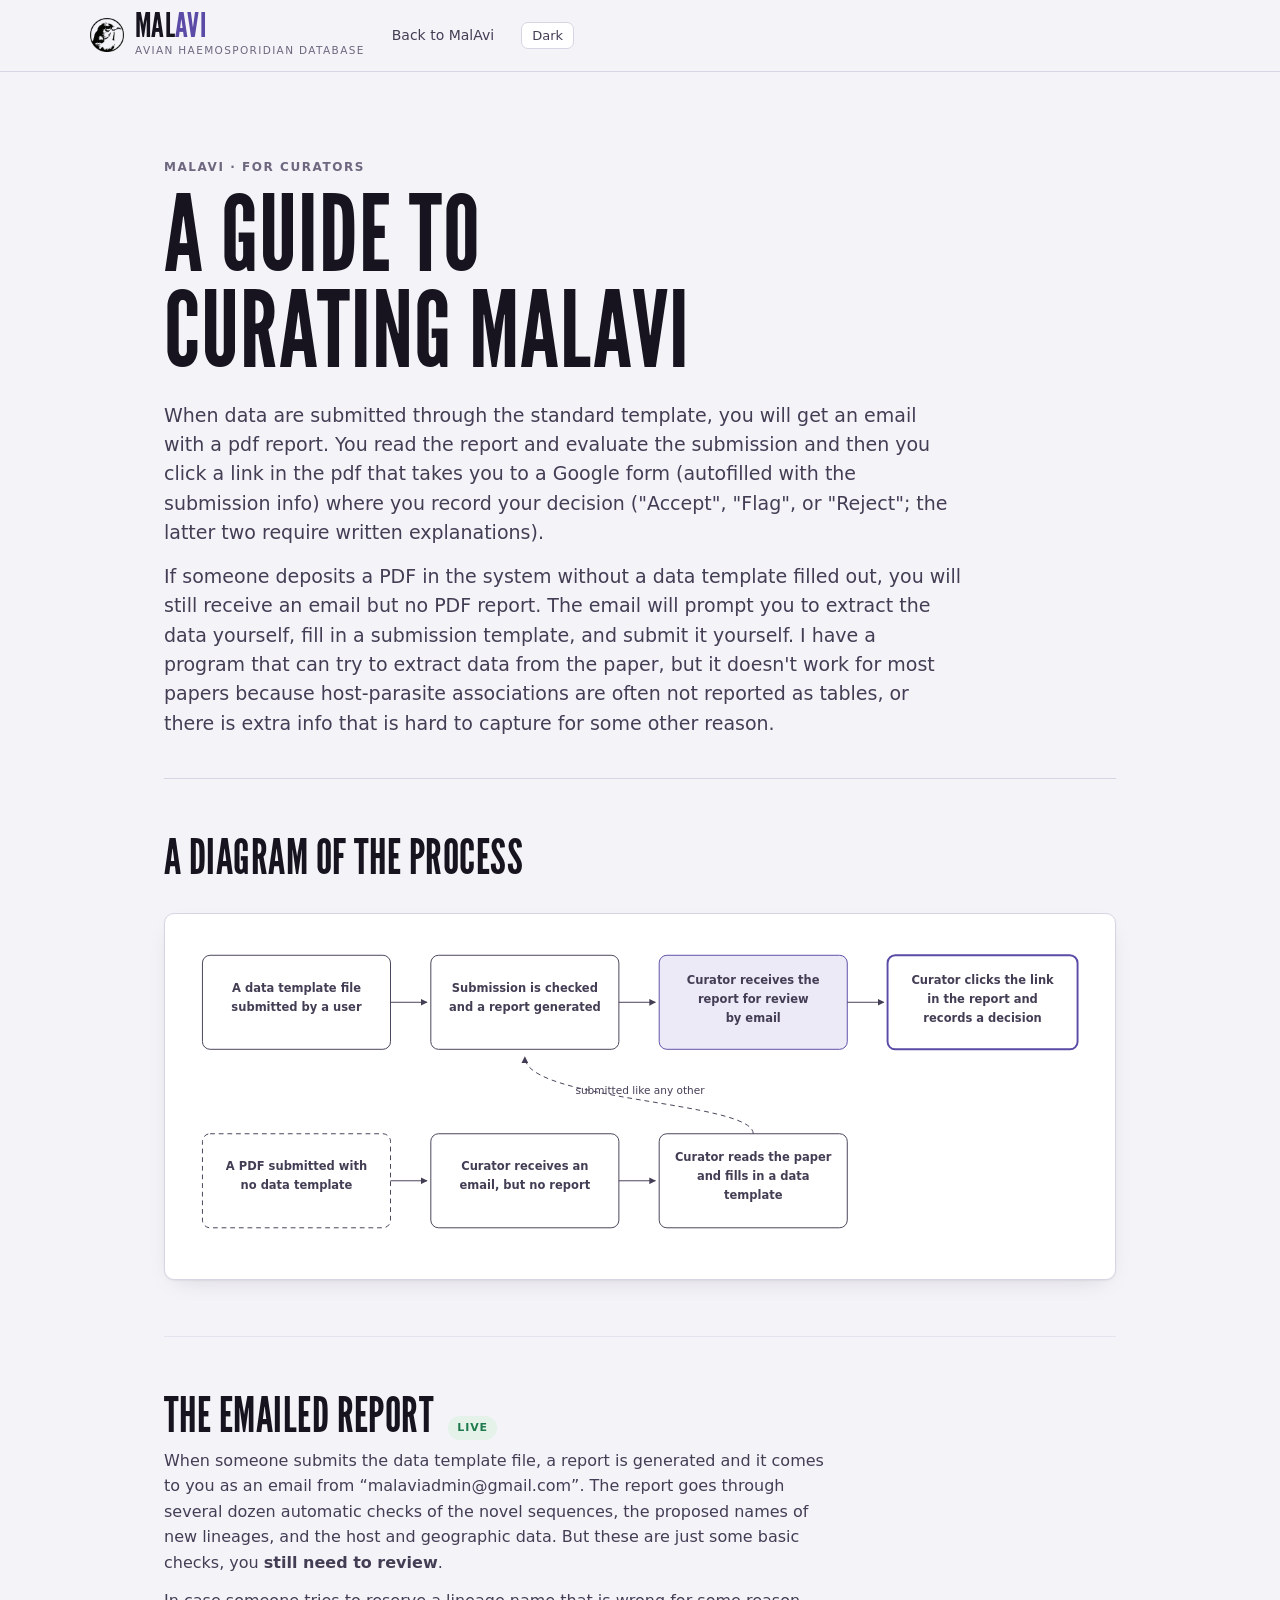
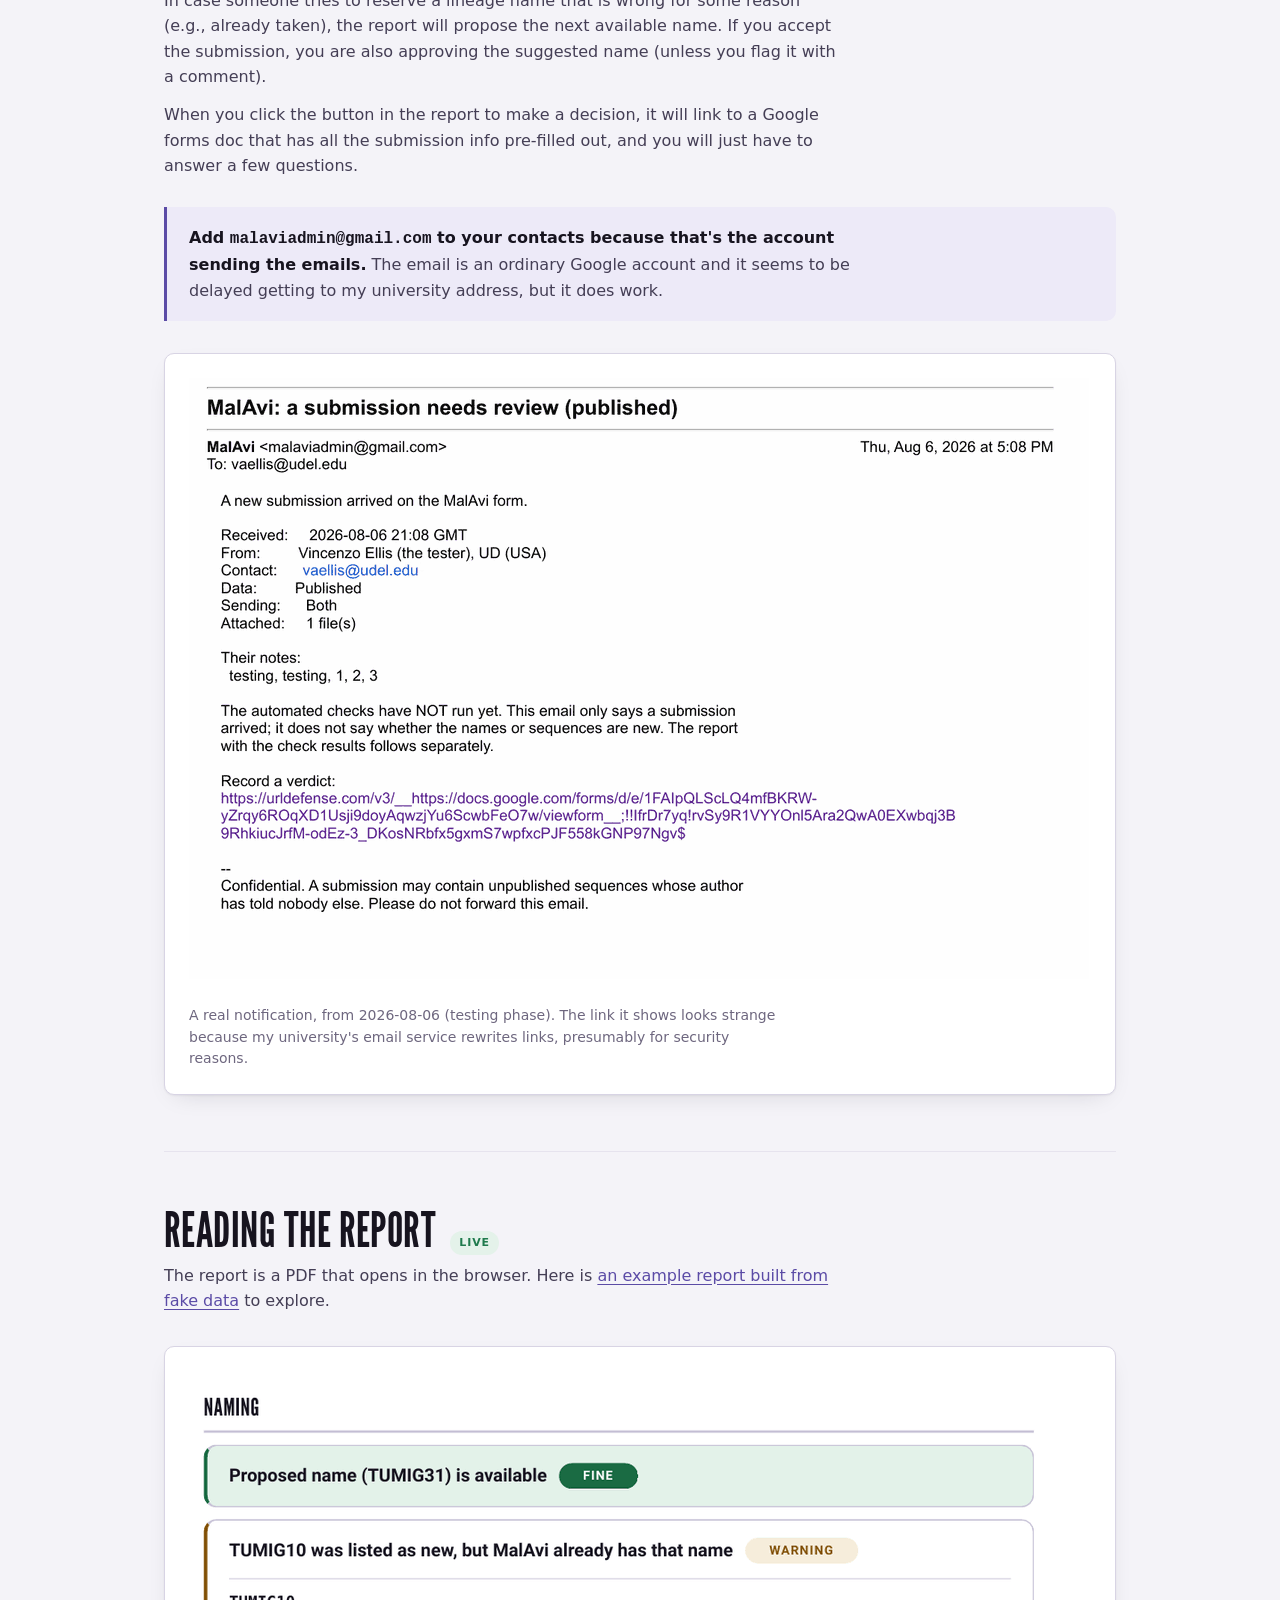
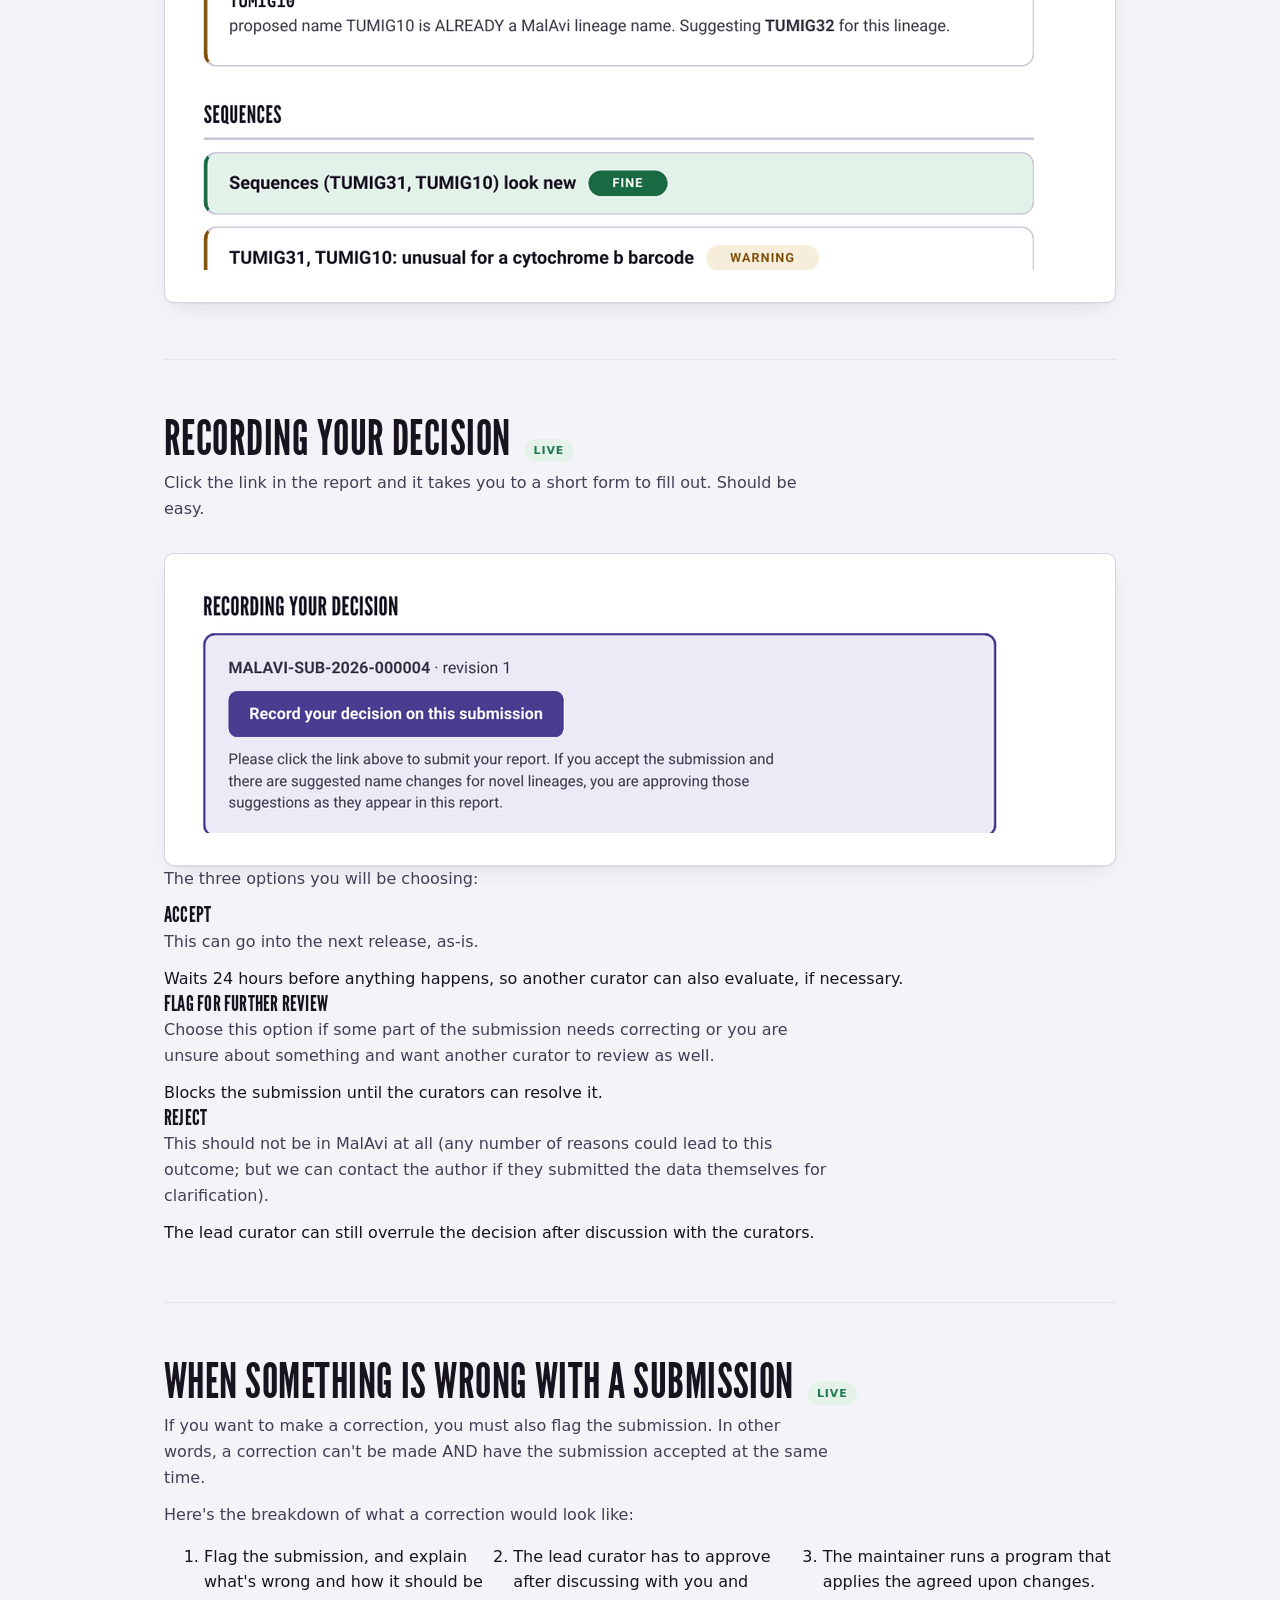
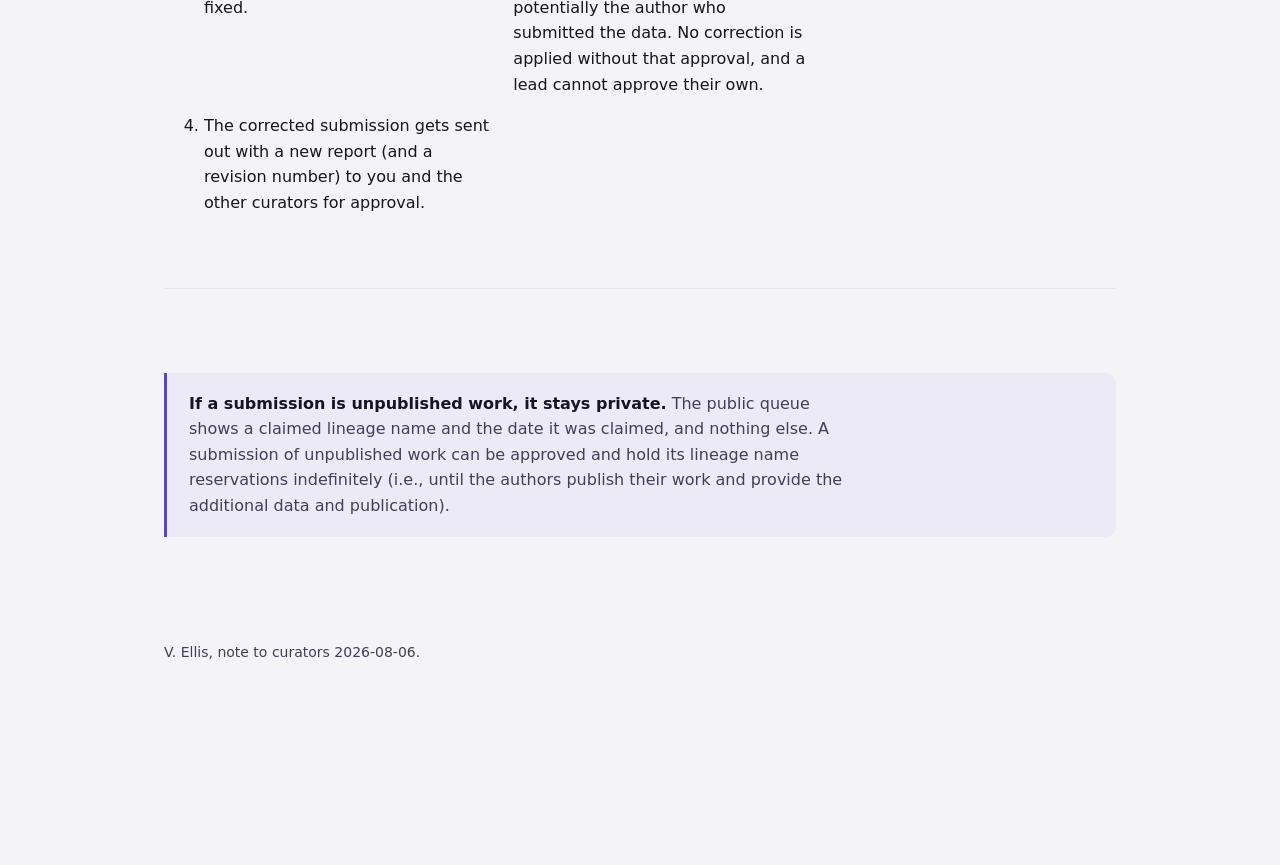
==== commit 62ecf3ef: "Update site" ====
--- a/curating.html
+++ b/curating.html
@@ -205,7 +205,7 @@
   <div class="sec-head"><h2>Reading the report</h2>
     <span class="pill live">Live</span></div>
   <p>
-    The report is a PDF that opens in the browser. I'll make one example report with fake data available to explore.
+    The report is a PDF that opens in the browser. Here is <a href="assets/downloads/example-curator-report.pdf">an example report built from fake data</a> to explore.
   </p>
 
   <figure class="screenshot">
--- a/assets/css/malavi.css
+++ b/assets/css/malavi.css
@@ -122,11 +122,20 @@
 .wordmark .lo { color:var(--accent); }
 .brand-sub { font-size:10.5px; letter-spacing:.13em; text-transform:uppercase;
   color:var(--ink-3); margin-top:3px; }
-nav.primary { display:flex; gap:2px; flex-wrap:wrap; }
-nav.primary button { font:inherit; font-size:14px; background:none; border:0; cursor:pointer;
-  color:var(--ink-2); padding:7px 11px; border-radius:7px; }
-nav.primary button:hover { background:var(--surface-2); color:var(--ink); }
-nav.primary button[aria-current="page"] { background:var(--accent); color:var(--accent-ink); }
+nav.primary { display:flex; gap:2px; flex-wrap:wrap; align-items:center; }
+/* Buttons switch views inside the single-page app; anchors leave for a real page
+   (how-it-works.html, curating.html). They must be indistinguishable in the bar --
+   styled separately they read as stray hyperlinks crowded against the tabs. The
+   anchors stay anchors rather than becoming buttons so they can still be opened in
+   a new tab, copied, and followed with JavaScript off. */
+nav.primary button,
+nav.primary a { font:inherit; font-size:14px; background:none; border:0; cursor:pointer;
+  color:var(--ink-2); padding:7px 11px; border-radius:7px;
+  text-decoration:none; line-height:normal; white-space:nowrap; display:inline-block; }
+nav.primary button:hover,
+nav.primary a:hover { background:var(--surface-2); color:var(--ink); }
+nav.primary button[aria-current="page"],
+nav.primary a[aria-current="page"] { background:var(--accent); color:var(--accent-ink); }
 .theme-toggle { font:inherit; font-size:13px; cursor:pointer; background:var(--surface);
   color:var(--ink-2); border:1px solid var(--rule); border-radius:7px; padding:6px 10px; line-height:1; }
 
@@ -420,7 +429,7 @@
 
 @media (max-width:640px) {
   .wordmark { font-size:28px; }
-  nav.primary button { padding:6px 8px; font-size:13px; }
+  nav.primary button, nav.primary a { padding:6px 8px; font-size:13px; }
   .board-row { grid-template-columns:26px 1fr auto; }
   .rank-row { grid-template-columns:1fr; }
   .rank-row .rlab { text-align:left; }
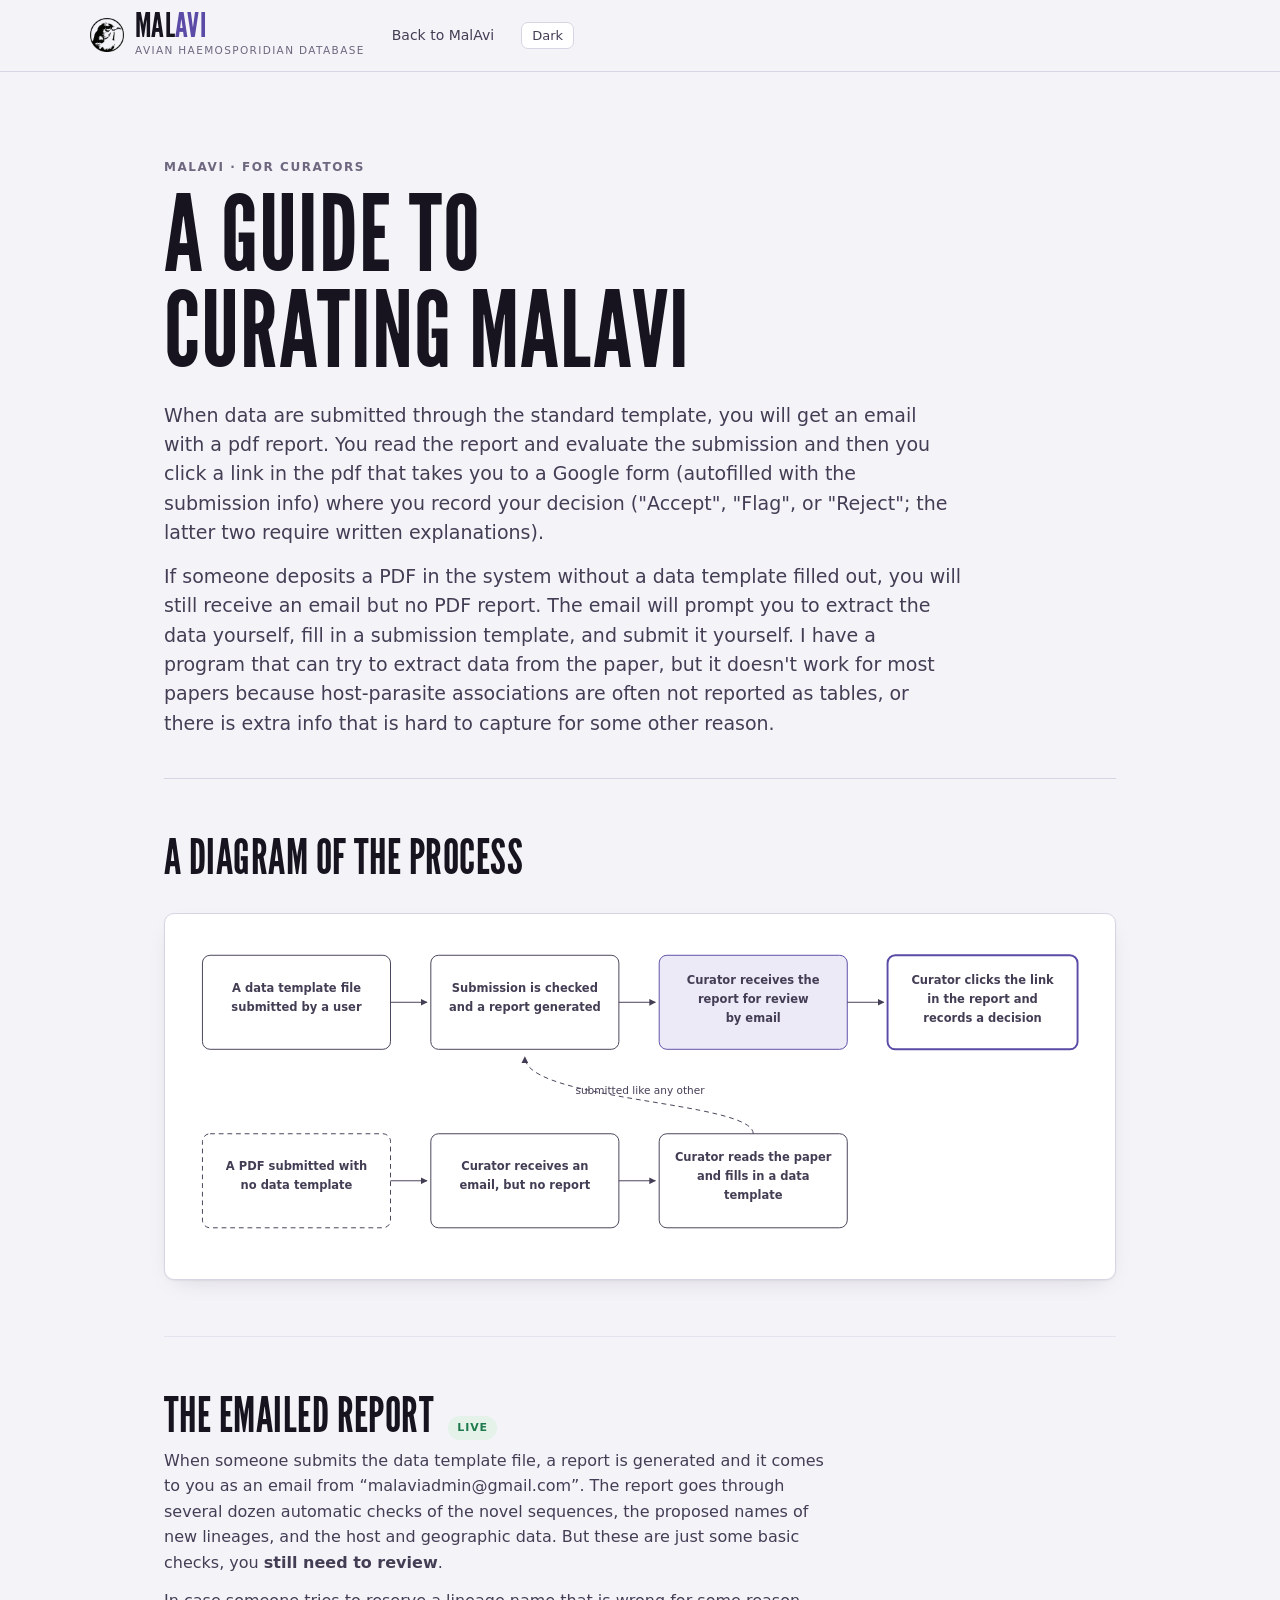
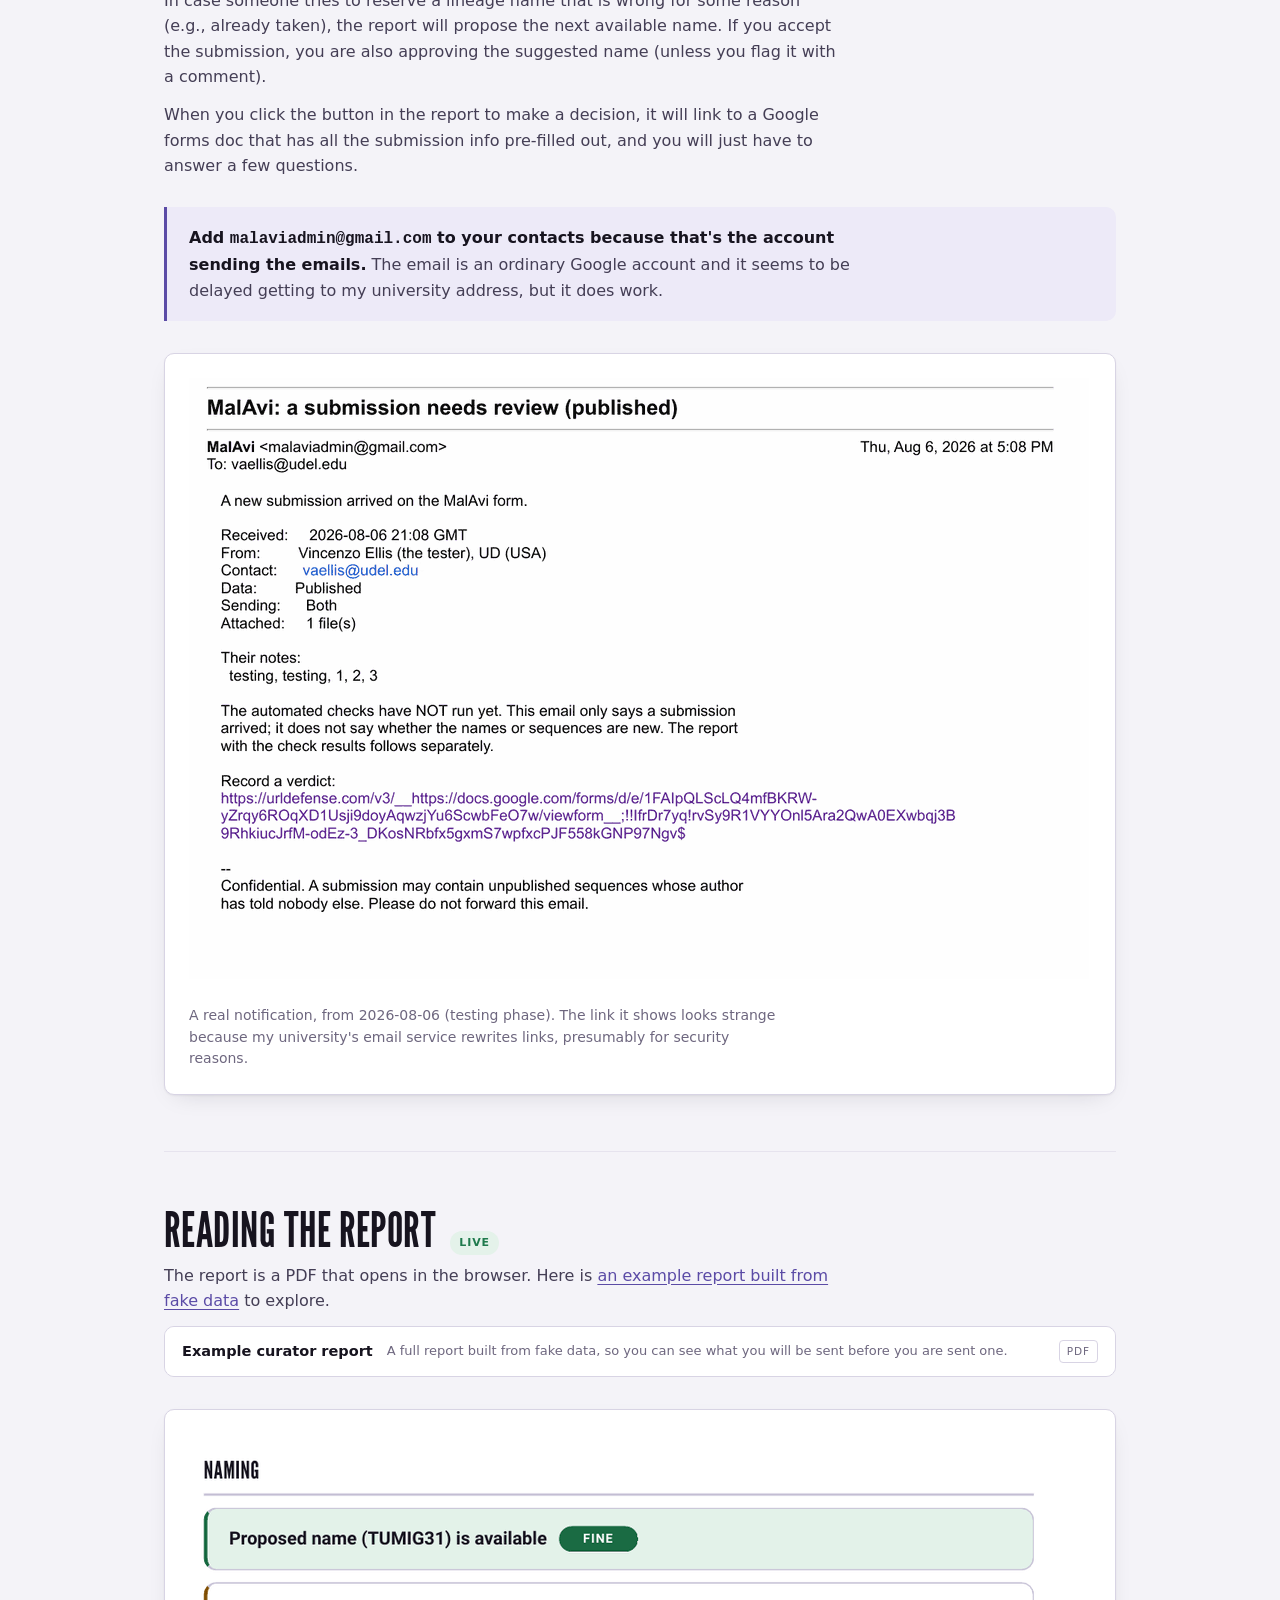
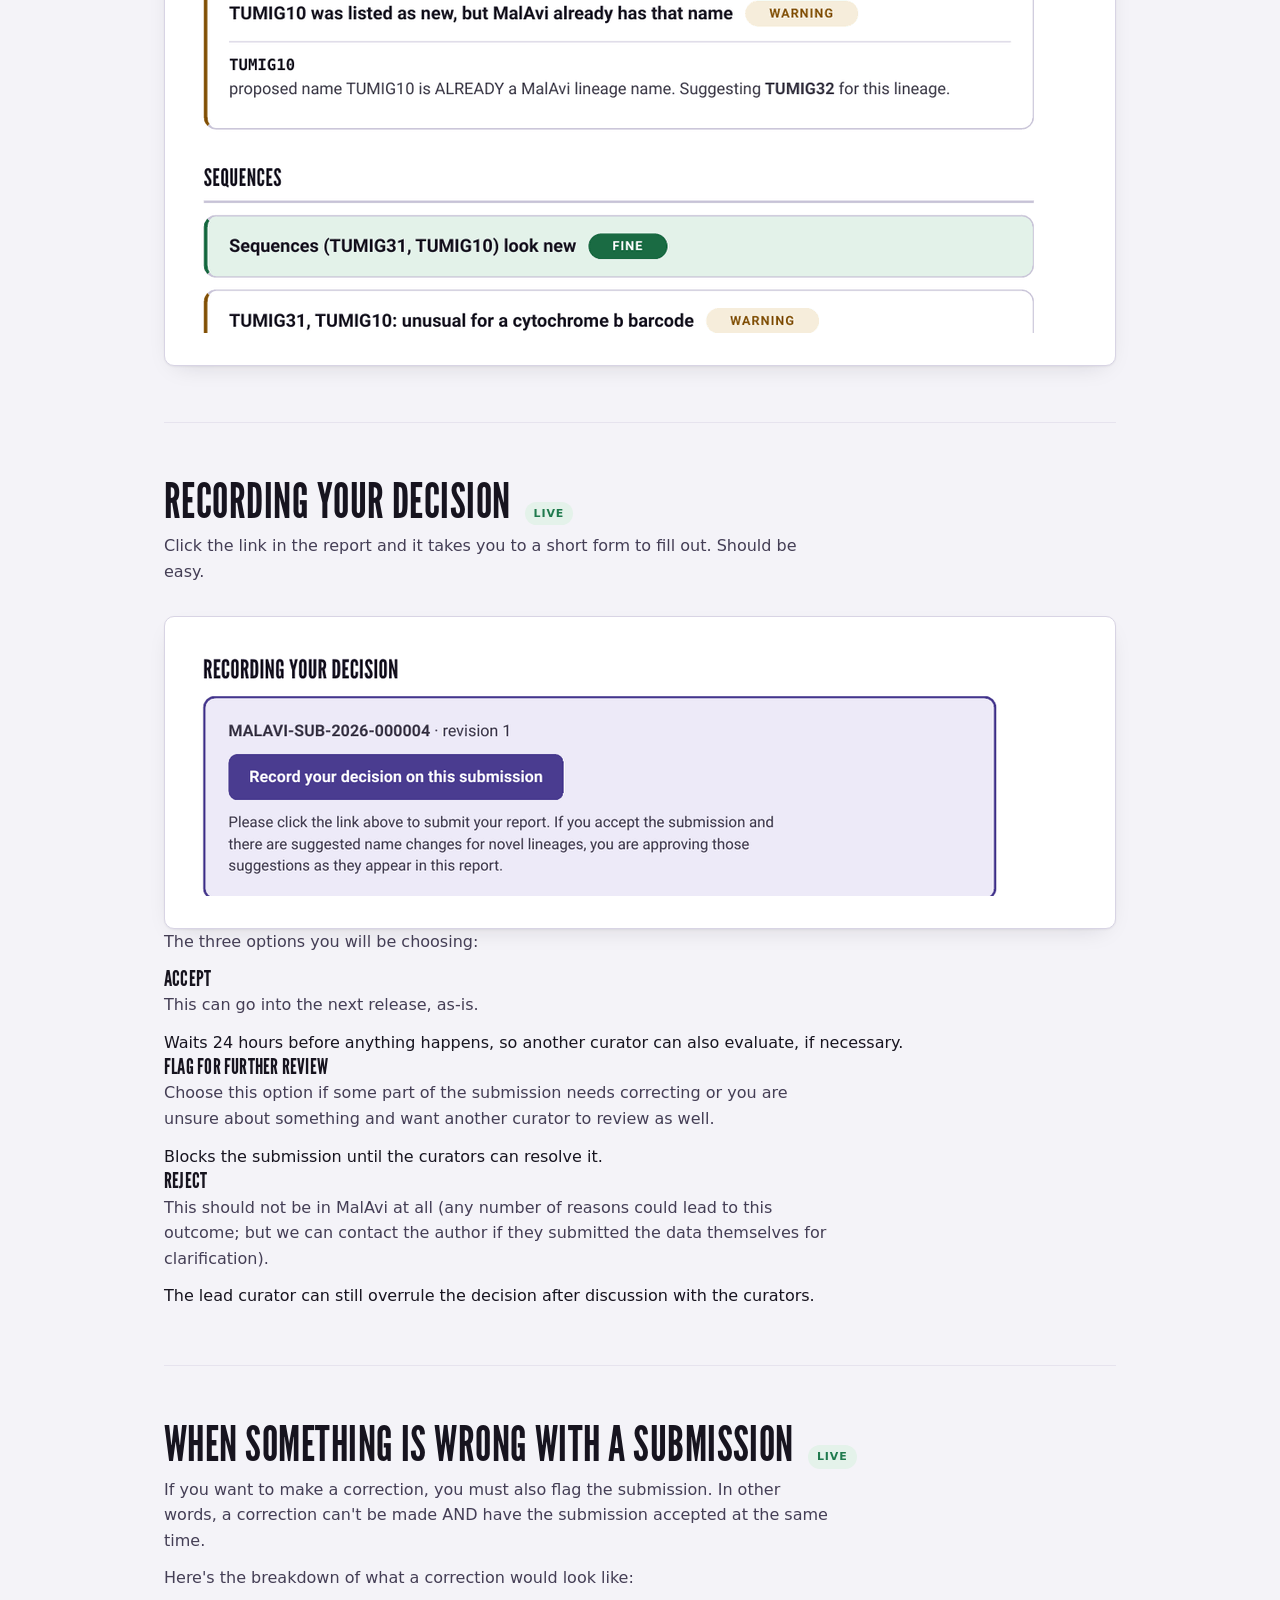
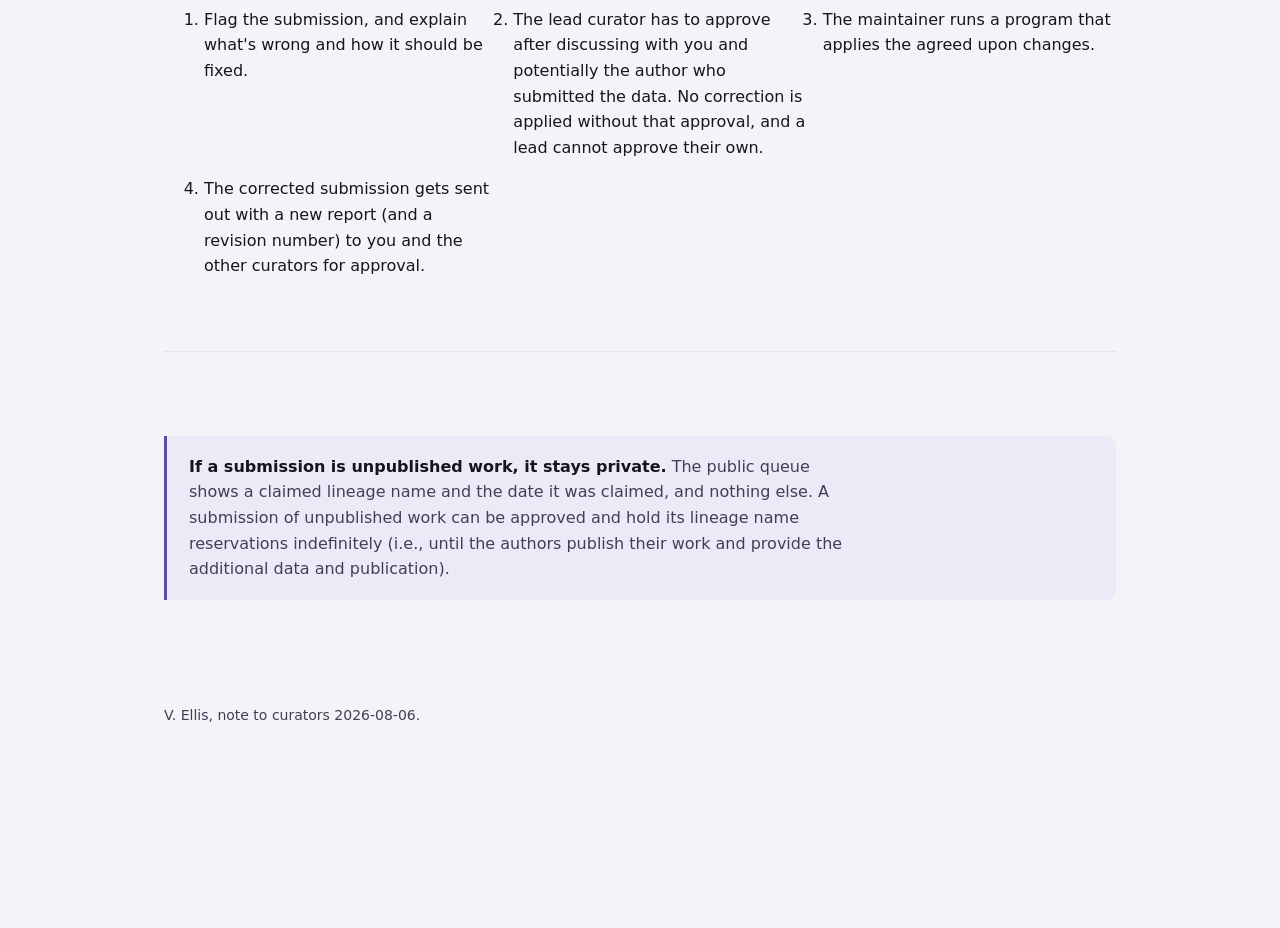
==== commit 77e33cb6: "Update site" ====
--- a/curating.html
+++ b/curating.html
@@ -58,6 +58,21 @@
 .guide .note p{margin:0; color:var(--ink-2)}
 .guide .note strong{color:var(--ink)}
 .guide footer{padding:48px 0 0; color:var(--ink-3); font-size:14px}
+/* Download rows. Copied from the site's .files rules rather than inherited, because
+   the standalone artifact copy has no access to assets/css/malavi.css -- without
+   these the three spans of a file row run together as unstyled text there while
+   looking correct on the site, which is the kind of difference nobody sees until
+   somebody opens the artifact. Kept scoped under .guide like everything else here,
+   so on the site page the site's own rules still win for the rest of the page. */
+.guide .files{display:grid; gap:1px; background:var(--rule-soft);
+  border:1px solid var(--rule); border-radius:var(--radius); overflow:hidden}
+.guide .files a{display:flex; gap:14px; align-items:center; flex-wrap:wrap;
+  background:var(--surface); padding:13px 17px; text-decoration:none; color:inherit}
+.guide .files a:hover{background:var(--surface-2)}
+.guide .files .nm{font-weight:600; font-size:14.5px; min-width:180px}
+.guide .files .ds{font-size:13px; color:var(--ink-3); flex:1}
+.guide .files .fm{font-size:10.5px; letter-spacing:.09em; text-transform:uppercase;
+  color:var(--ink-3); border:1px solid var(--rule); border-radius:4px; padding:2px 7px}
 
 /* The site page keeps the guide off the masthead's toes. */
 .guide{padding-top:8px}
@@ -208,6 +223,10 @@
     The report is a PDF that opens in the browser. Here is <a href="assets/downloads/example-curator-report.pdf">an example report built from fake data</a> to explore.
   </p>
 
+  <div class="files" style="margin-top:12px">
+    <a href="assets/downloads/example-curator-report.pdf" target="_blank" rel="noopener"><span class="nm">Example curator report</span><span class="ds">A full report built from fake data, so you can see what you will be sent before you are sent one.</span><span class="fm">PDF</span></a>
+  </div>
+
   <figure class="screenshot">
     <img src="[data-uri]" alt="Four checks from a real report.
       Two are marked blocking: a proposed name that MalAvi already has, and a sequence
